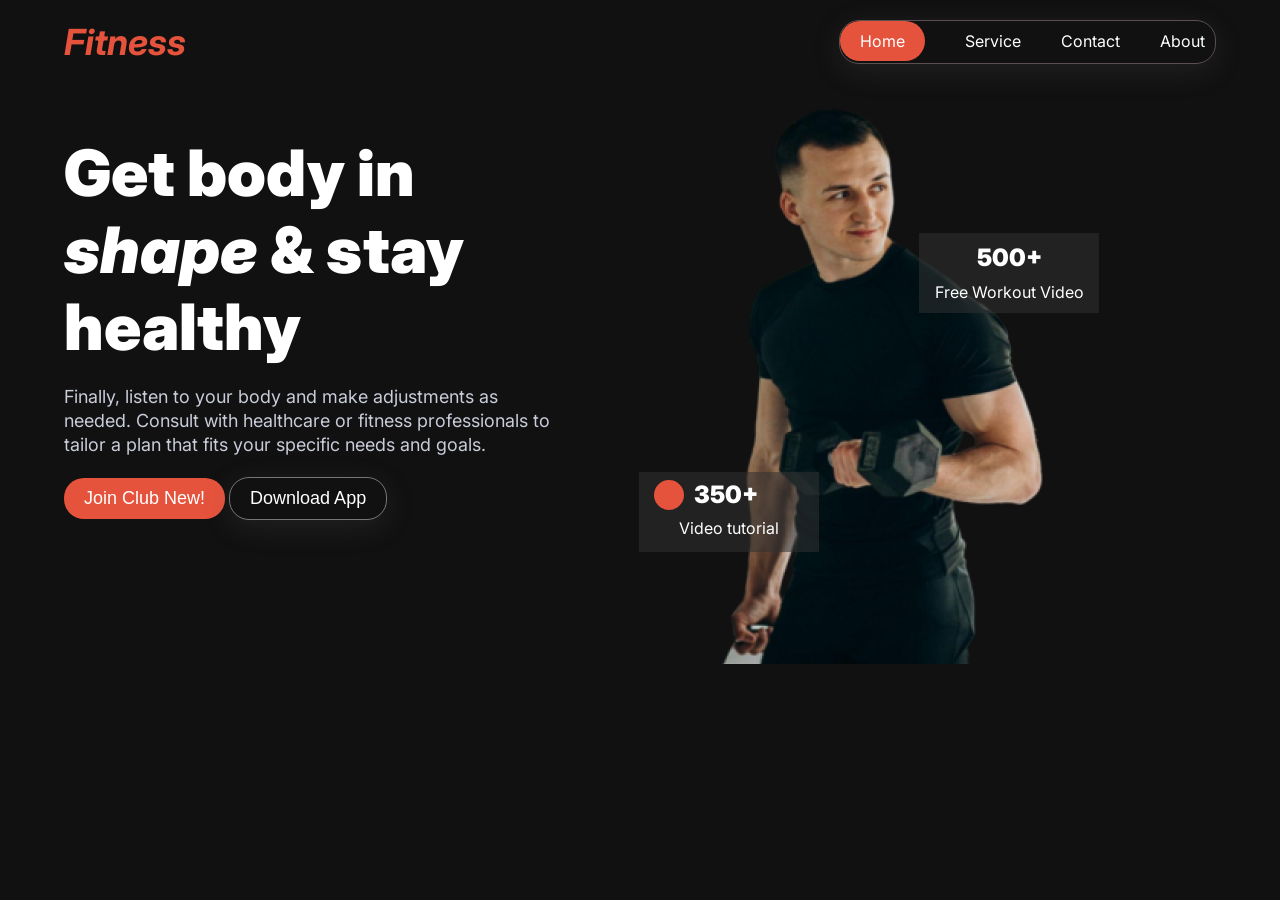
==== index.html @ b1c90efd "header-section complete" ====
<!DOCTYPE html>
<html lang="en">

<head>
  <meta charset="UTF-8">
  <meta name="viewport" content="width=device-width, initial-scale=1.0">
  <title>Fitness</title>
  <link rel="stylesheet" href="style.css">
  <!-- icon link -->
  <link rel="stylesheet" href="https://cdn.jsdelivr.net/npm/boxicons@latest/css/boxicons.min.css">
</head>

<body>
  <header class="header-section">
    <!-- navbar start  -->
    <nav class="navbar-main">
      <!-- logo -->
      <h2><i>Fitness</i></h2>

      <ul class="nav-link">
        <li><a href="" id="nav-color">Home</a></li>
        <li><a href="">Service</a></li>
        <li><a href="">Contact</a></li>
        <li><a href="">About</a></li>

      </ul>
      <div class="menu">
        <i class='bx bx-menu'></i>
      </div>
    </nav>
    <!-- navbar end -->

    <!-- bennar div start -->
    <div class="benner">
      <div class="bennar-content">
        <h1>Get body in <em class="italic">shape</em> & stay healthy</h1>
        <p>Finally, listen to your body and make adjustments as needed. Consult with healthcare or fitness professionals
          to tailor
          a plan that fits your specific needs and goals.</p>
        <div class="bannar-btn">
          <button class="btn">Join Club New!</button>
          <button class="btn-1">Download App</button>
        </div>
      </div>

<!-- bannar-img -->

     <div class="bannar-img">
      <img src="images/Images 2.png" alt="">
      <div class="video-tutorial">
  <div class="display">
    <p></p>
  <h2>350+</h2></div>
<p>Video tutorial</p>
      </div>

      <div class="workout-video">
        <h2>500+</h2>
      <p>Free Workout Video</p>
    </div>
    </div>

    </div>
    <!-- bannar div end -->

  </header>
</body>

</html>
---- style.css ----
@import url('https://fonts.googleapis.com/css2?family=Inter:wght@100..900&display=swap');
* {
  margin: 0;
  padding: 0;
  box-sizing: border-box;
}
:root {
  --btn-color: #e6533c;
  --text-color: #ffffff;
  --paragraph-color: #c9ccd9;
}
body {
  font-family: 'Inter', sans-serif;
  background:#111111;
}

/* navbar start  */
.header-section{
 background-color:  linear-gradient(180deg, #111111 0%, rgba(119, 119, 119, 0) 100%);
   max-width: 1440px;
}
.navbar-main {
 width: 90%;
  display: flex;
  justify-content: space-between;
  text-align: center;
  margin:20px auto;
text-align: center;
}
.navbar-main h2{
  color: var(--btn-color);
  font-size: 36px;
}
ul {
  display: flex;
  list-style: none;
  gap: 40px;
  border: 1px solid rgb(92, 79, 79);
  text-align: center;
  padding: 10px 10px 10px 0;
  border-radius: 20px;
  box-shadow: rgba(100, 100, 111, 0.2) 0px 7px 29px 0px;
  text-align: center;
}
ul li a {
  text-decoration: none;
  list-style: none;
  color: var(--text-color);
  
}
.nav-link li a:hover {
 color: skyblue;

}

#nav-color{
  background-color: var(--btn-color);
  padding: 10px 20px;
  border-radius: 20px;
}
.menu{
  display: none;
}
 .bx-menu {
  color: var(--text-color);
  font-size: 30px;
}
/* navbar end */


/* bennar div start */

.benner{
  max-width: 90%;
  display: flex;
  justify-content: space-between;
  margin: 0 auto;
}
.bennar-content{
 width: 500px;
}
.bennar-content h1{
font-size: 4rem;
font-weight: 900;
color: var(--text-color);
margin-top: 50px;
}
.italic{
  font-size: italic;
  font-size: 4rem;
  font-weight: 900;
}
.bennar-content p{
font-size: 18px;
font-weight: 400;
line-height: 24px;
color:var(--paragraph-color);
padding-top: 20px;
}
.btn{
  font-size: 18px;
font-weight: 400;
  background-color: var(--btn-color);
  padding: 10px 20px;
  color: var(--text-color);
  border: none;
  border-radius: 20px;
}
.btn-1{
font-size: 18px;
font-weight: 400;
  padding: 10px 20px;
  color: var(--text-color);
  border: 1px solid  #777777;
  border-radius: 20px;
  background-color: #111111;
 box-shadow: rgba(100, 100, 111, 0.2) 0px 7px 29px 0px;
}
.bannar-btn{
  gap: 10px;
  margin-top:20px;
}

/* bannar-img */

.bannar-img{
  height: 550px;
  position: relative;
  margin: 0 auto;
}
.video-tutorial{
  position: absolute;
background-color: rgba(48, 48, 48, 0.54);
  bottom: 15%;
 left: -22%;
  width: 180px;
  height: 80px;
  
}
.display{
  display: flex;
  padding: 8px 15px;
 align-items: center;
}
.display p{
width: 30px;
height: 30px;
background-color: #e6533c;
border-radius: 40px;
}
.display h2{
  color: var(--text-color);
  padding: 0 10px;
  font-size: 24px;
  font-weight: 900;
}
.video-tutorial p{
  font-size: 16px;
  color: var(--text-color);
  text-align: center;
  font-weight: 400;
}
.workout-video{
   position: absolute;
background-color: rgba(48, 48, 48, 0.54);
  top: 27%;
 right: -10%;
  width: 180px;
  height: 80px;
}
.workout-video h2{
  color: var(--text-color);
  padding: 0 10px;
  font-size: 24px;
  font-weight: 900;
  text-align: center;
  padding: 10px;
}
.workout-video p{
  font-size: 16px;
  color: var(--text-color);
  text-align: center;
  font-weight: 400;
}

/* bannar div end */


/* resposive design Tablet */
@media screen and (max-width:900px){
  /* header-section start */
  .benner{
    flex-direction: column;
  }
  .bannar-img{
    margin-top: 40px;
  }
  .workout-video{
  top: 16%;
 right: -15%;
}
.video-tutorial{
background-color: rgba(48, 48, 48, 0.54);
  bottom: 15%;
 left:-3%;
}
}
/* resposive design mobile */
@media screen and (max-width:576px){
.nav-link{
  display: none;
}
.menu{
  display: block;
}
.bennar-content{
 width: 400px;
}
}
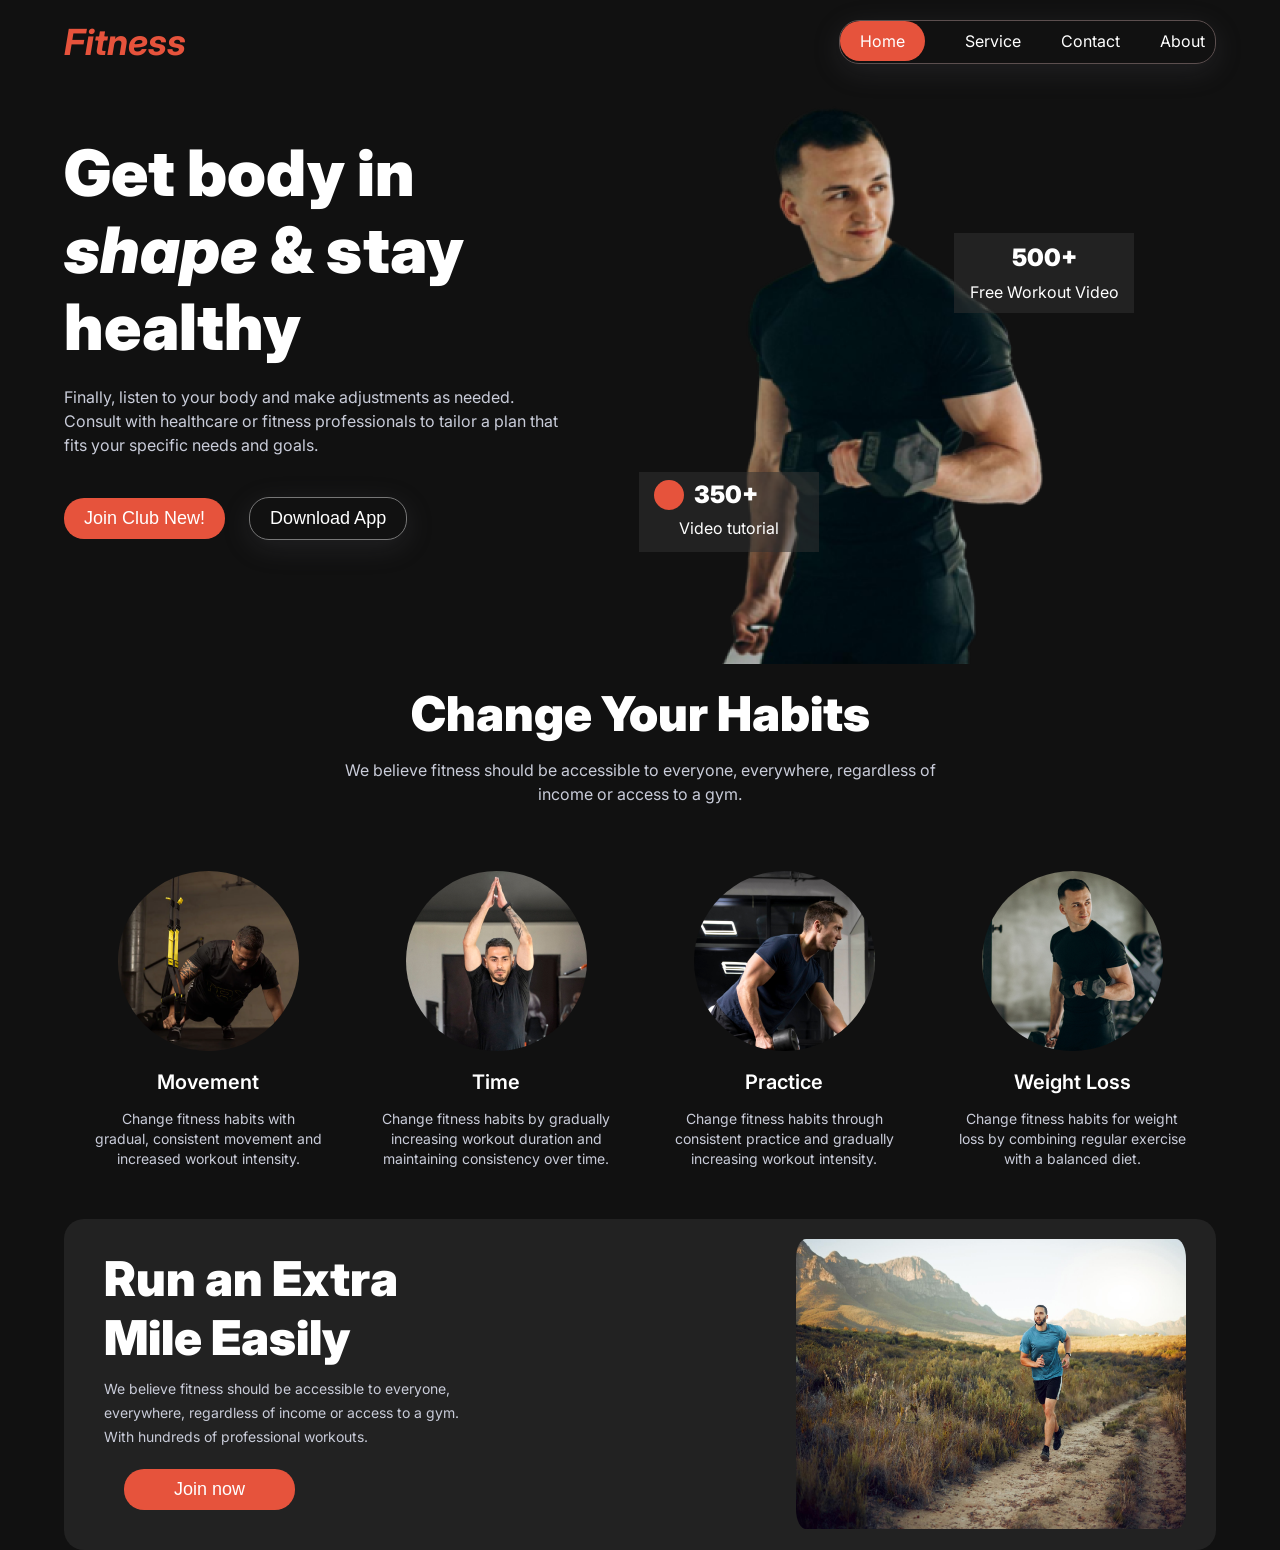
==== commit a786fd25: "run-section add" ====
--- a/index.html
+++ b/index.html
@@ -64,6 +64,58 @@
     <!-- bannar div end -->
 
   </header>
+
+
+  <main>
+    <!-- Change Your Habits section start -->
+     <section class="change-habites-section">
+      <div class="change-habites-content">
+        <h2>Change Your Habits</h2>
+        <p>We believe fitness should be accessible to everyone, everywhere, regardless of income or access to a gym.</p>
+      </div>
+<!-- habits section img part start -->
+<div class="habits-img-section">
+  <div class="habits-img">
+    <img src="images/image 3.png" alt="">
+    <h3>Movement</h3>
+    <p>Change fitness habits with gradual, consistent movement and increased workout intensity.</p>
+  </div>
+
+  <div class="habits-img">
+    <img src="images/image 2.png" alt="">
+    <h3>Time</h3>
+    <p>Change fitness habits by gradually increasing workout duration and maintaining consistency over time.</p>
+  </div>
+  <div class="habits-img">
+    <img src="images/image 4.png" alt="">
+    <h3>Practice</h3>
+    <p>Change fitness habits through consistent practice and gradually increasing workout intensity.</p>
+  </div>
+  <div class="habits-img">
+    <img src="images/image 5.png" alt="">
+    <h3>Weight Loss</h3>
+    <p>Change fitness habits for weight loss by combining regular exercise with a balanced diet.</p>
+  </div>
+</div>
+<!-- habits section img part end -->
+     </section>
+    <!-- Change Your Habits section ends -->
+
+
+<!-- Run an Extra Mile Easily section start-->
+<section class="run-section">
+  <div class="run-content">
+    <h2>Run an Extra Mile Easily</h2>
+    <p>We believe fitness should be accessible to everyone, everywhere, regardless of income or access to a gym. With hundreds
+    of professional workouts.</p>
+    <button class="btn-2">Join now</button>
+  </div>
+
+  <img src="images/run.jpg" class="run-img" alt="">
+
+</section>
+<!-- Run an Extra Mile Easily section ends-->
+  </main>
 </body>
 
 </html>
--- a/style.css
+++ b/style.css
@@ -11,23 +11,27 @@
 }
 body {
   font-family: 'Inter', sans-serif;
-  background:#111111;
+  background: #111111;
 }
 
 /* navbar start  */
-.header-section{
- background-color:  linear-gradient(180deg, #111111 0%, rgba(119, 119, 119, 0) 100%);
-   max-width: 1440px;
+.header-section {
+  background-color: linear-gradient(
+    180deg,
+    #111111 0%,
+    rgba(119, 119, 119, 0) 100%
+  );
+  max-width: 1440px;
 }
 .navbar-main {
- width: 90%;
+  width: 90%;
   display: flex;
   justify-content: space-between;
   text-align: center;
-  margin:20px auto;
-text-align: center;
-}
-.navbar-main h2{
+  margin: 20px auto;
+  text-align: center;
+}
+.navbar-main h2 {
   color: var(--btn-color);
   font-size: 36px;
 }
@@ -46,129 +50,135 @@
   text-decoration: none;
   list-style: none;
   color: var(--text-color);
-  
 }
 .nav-link li a:hover {
- color: skyblue;
-
-}
-
-#nav-color{
+  color: skyblue;
+}
+
+#nav-color {
   background-color: var(--btn-color);
   padding: 10px 20px;
   border-radius: 20px;
 }
-.menu{
+.menu {
   display: none;
 }
- .bx-menu {
+.bx-menu {
   color: var(--text-color);
   font-size: 30px;
 }
 /* navbar end */
 
-
 /* bennar div start */
 
-.benner{
+.benner {
   max-width: 90%;
   display: flex;
   justify-content: space-between;
   margin: 0 auto;
 }
-.bennar-content{
- width: 500px;
-}
-.bennar-content h1{
-font-size: 4rem;
-font-weight: 900;
-color: var(--text-color);
-margin-top: 50px;
-}
-.italic{
+.bennar-content {
+  width: 500px;
+}
+.bennar-content h1 {
+  font-size: 4rem;
+  font-weight: 900;
+  color: var(--text-color);
+  margin-top: 50px;
+}
+.italic {
   font-size: italic;
   font-size: 4rem;
   font-weight: 900;
 }
-.bennar-content p{
-font-size: 18px;
-font-weight: 400;
-line-height: 24px;
-color:var(--paragraph-color);
-padding-top: 20px;
-}
-.btn{
+.bennar-content p {
+  font-size: 16px;
+  font-weight: 400;
+  line-height: 24px;
+  color: var(--paragraph-color);
+  padding-top: 20px;
+}
+.btn {
   font-size: 18px;
-font-weight: 400;
+  font-weight: 400;
   background-color: var(--btn-color);
   padding: 10px 20px;
   color: var(--text-color);
   border: none;
   border-radius: 20px;
-}
-.btn-1{
-font-size: 18px;
-font-weight: 400;
+  transition: background-color 0.5s ease;
+}
+.btn-1 {
+  font-size: 18px;
+  font-weight: 400;
   padding: 10px 20px;
   color: var(--text-color);
-  border: 1px solid  #777777;
+  border: 1px solid #777777;
+  margin-left: 20px;
   border-radius: 20px;
   background-color: #111111;
- box-shadow: rgba(100, 100, 111, 0.2) 0px 7px 29px 0px;
-}
-.bannar-btn{
-  gap: 10px;
-  margin-top:20px;
+  transition: background-color 0.5s ease;
+  box-shadow: rgba(100, 100, 111, 0.2) 0px 7px 29px 0px;
+}
+.btn:hover {
+  cursor: pointer;
+  background-color: #4535c1;
+}
+.btn-1:hover {
+  cursor: pointer;
+  background-color: #4535c1;
+}
+.bannar-btn {
+  margin-top: 40px;
 }
 
 /* bannar-img */
 
-.bannar-img{
+.bannar-img {
   height: 550px;
   position: relative;
   margin: 0 auto;
 }
-.video-tutorial{
+.video-tutorial {
   position: absolute;
-background-color: rgba(48, 48, 48, 0.54);
+  background-color: rgba(48, 48, 48, 0.54);
   bottom: 15%;
- left: -22%;
+  left: -22%;
   width: 180px;
   height: 80px;
-  
-}
-.display{
+}
+.display {
   display: flex;
   padding: 8px 15px;
- align-items: center;
-}
-.display p{
-width: 30px;
-height: 30px;
-background-color: #e6533c;
-border-radius: 40px;
-}
-.display h2{
+  align-items: center;
+}
+.display p {
+  width: 30px;
+  height: 30px;
+  background-color: #e6533c;
+  border-radius: 40px;
+}
+.display h2 {
   color: var(--text-color);
   padding: 0 10px;
   font-size: 24px;
   font-weight: 900;
 }
-.video-tutorial p{
+.video-tutorial p {
   font-size: 16px;
   color: var(--text-color);
   text-align: center;
   font-weight: 400;
 }
-.workout-video{
-   position: absolute;
-background-color: rgba(48, 48, 48, 0.54);
+.workout-video {
+  position: absolute;
+  background-color: rgba(48, 48, 48, 0.54);
   top: 27%;
- right: -10%;
+  right: -20%;
   width: 180px;
   height: 80px;
 }
-.workout-video h2{
+.workout-video h2 {
   color: var(--text-color);
   padding: 0 10px;
   font-size: 24px;
@@ -176,7 +186,7 @@
   text-align: center;
   padding: 10px;
 }
-.workout-video p{
+.workout-video p {
   font-size: 16px;
   color: var(--text-color);
   text-align: center;
@@ -185,35 +195,188 @@
 
 /* bannar div end */
 
+/* Change Your Habits section start */
+.change-habites-section {
+  max-width: 90%;
+  margin: 0 auto;
+}
+
+.change-habites-content {
+  width: 670px;
+  margin: 0 auto;
+}
+.change-habites-content h2 {
+  font-size: 3rem;
+  font-weight: 900;
+  color: var(--text-color);
+  text-align: center;
+  margin-top: 50px;
+}
+.change-habites-content p {
+  font-size: 16px;
+  font-weight: 400;
+  color: var(--paragraph-color);
+  text-align: center;
+  line-height: 24px;
+  padding: 15px;
+}
+
+/* <!-- habits section img part start --> */
+.habits-img-section {
+  display: grid;
+  grid-template-columns: repeat(4, 1fr);
+  align-items: center;
+  margin: 30px auto;
+}
+.habits-img {
+  width: 230px;
+  margin: 20px auto;
+  text-align: center;
+}
+.habits-img img {
+  border-radius: 50%;
+}
+.habits-img h3 {
+  font-size: 20px;
+  font-weight: 600;
+  color: var(--text-color);
+  padding: 15px;
+}
+.habits-img p {
+  font-size: 14px;
+  font-weight: 400;
+  color: var(--paragraph-color);
+  line-height: 20px;
+}
+
+/* <!-- habits section img part end --> */
+
+/* Change Your Habits section ends */
+
+/* Run an Extra Mile Easily section start */
+.run-section {
+  width: 90%;
+  display: flex;
+  justify-content: space-between;
+  margin: 0 auto;
+  background-color: #222222;
+  border-radius: 20px;
+}
+.run-content {
+  width: 450px;
+  padding: 20px 40px;
+}
+.run-content h2 {
+  font-size: 3rem;
+  font-weight: 900;
+  color: var(--text-color);
+  text-align: start;
+  padding: 10px 0;
+}
+.run-content p {
+  font-size: 14px;
+  font-weight: 400;
+  color: var(--paragraph-color);
+  text-align: start;
+  line-height: 24px;
+}
+
+.run-img {
+  width: 450px;
+  height: 330px;
+  padding: 20px 30px;
+  border-radius: 40px;
+  text-align: center;
+}
+.btn-2 {
+  font-size: 18px;
+  font-weight: 400;
+  background-color: var(--btn-color);
+  padding: 10px 50px;
+  color: var(--text-color);
+  border: none;
+  margin: 20px;
+  border-radius: 20px;
+  transition: background-color 0.5s ease;
+}
+.btn-2:hover {
+  cursor: pointer;
+  background-color: #4535c1;
+}
+/* Run an Extra Mile Easily section ends */
 
 /* resposive design Tablet */
-@media screen and (max-width:900px){
+@media screen and (max-width: 900px) {
   /* header-section start */
-  .benner{
+  .benner {
     flex-direction: column;
   }
-  .bannar-img{
+  .bannar-img {
     margin-top: 40px;
   }
-  .workout-video{
-  top: 16%;
- right: -15%;
-}
-.video-tutorial{
-background-color: rgba(48, 48, 48, 0.54);
-  bottom: 15%;
- left:-3%;
-}
-}
+  .workout-video {
+    top: 16%;
+    right: -15%;
+  }
+  .video-tutorial {
+    background-color: rgba(48, 48, 48, 0.54);
+    bottom: 15%;
+    left: -3%;
+  }
+  /* header-section ends */
+
+  /* habits section img part start */
+  .habits-img-section {
+    grid-template-columns: repeat(2, 1fr);
+  }
+  /* habits section img part end */
+
+  .run-img {
+    width: 300px;
+    height: 370px;
+  }
+}
+
 /* resposive design mobile */
-@media screen and (max-width:576px){
-.nav-link{
-  display: none;
-}
-.menu{
-  display: block;
-}
-.bennar-content{
- width: 400px;
-}
-}+@media screen and (max-width: 576px) {
+  .nav-link {
+    display: none;
+  }
+  .menu {
+    display: block;
+  }
+  .workout-video {
+    top: 16%;
+    right: -5%;
+  }
+  .bennar-content {
+    width: 400px;
+  }
+  /* header-section ends */
+
+  /* habits section img part start */
+  .change-habites-content {
+    width: 400px;
+    margin: 0 auto;
+  }
+  .habits-img-section {
+    grid-template-columns: repeat(1, 1fr);
+  }
+  /* habits section img part end */
+  .run-section {
+    flex-direction: column;
+    margin: 0 auto;
+  }
+  .run-content {
+  width: 450px;
+  padding: 10px;
+}
+.run-img {
+    width: 450px;
+    height: 380px;
+    padding: 20px;
+    margin: 0 auto;
+  }
+}
+  
+
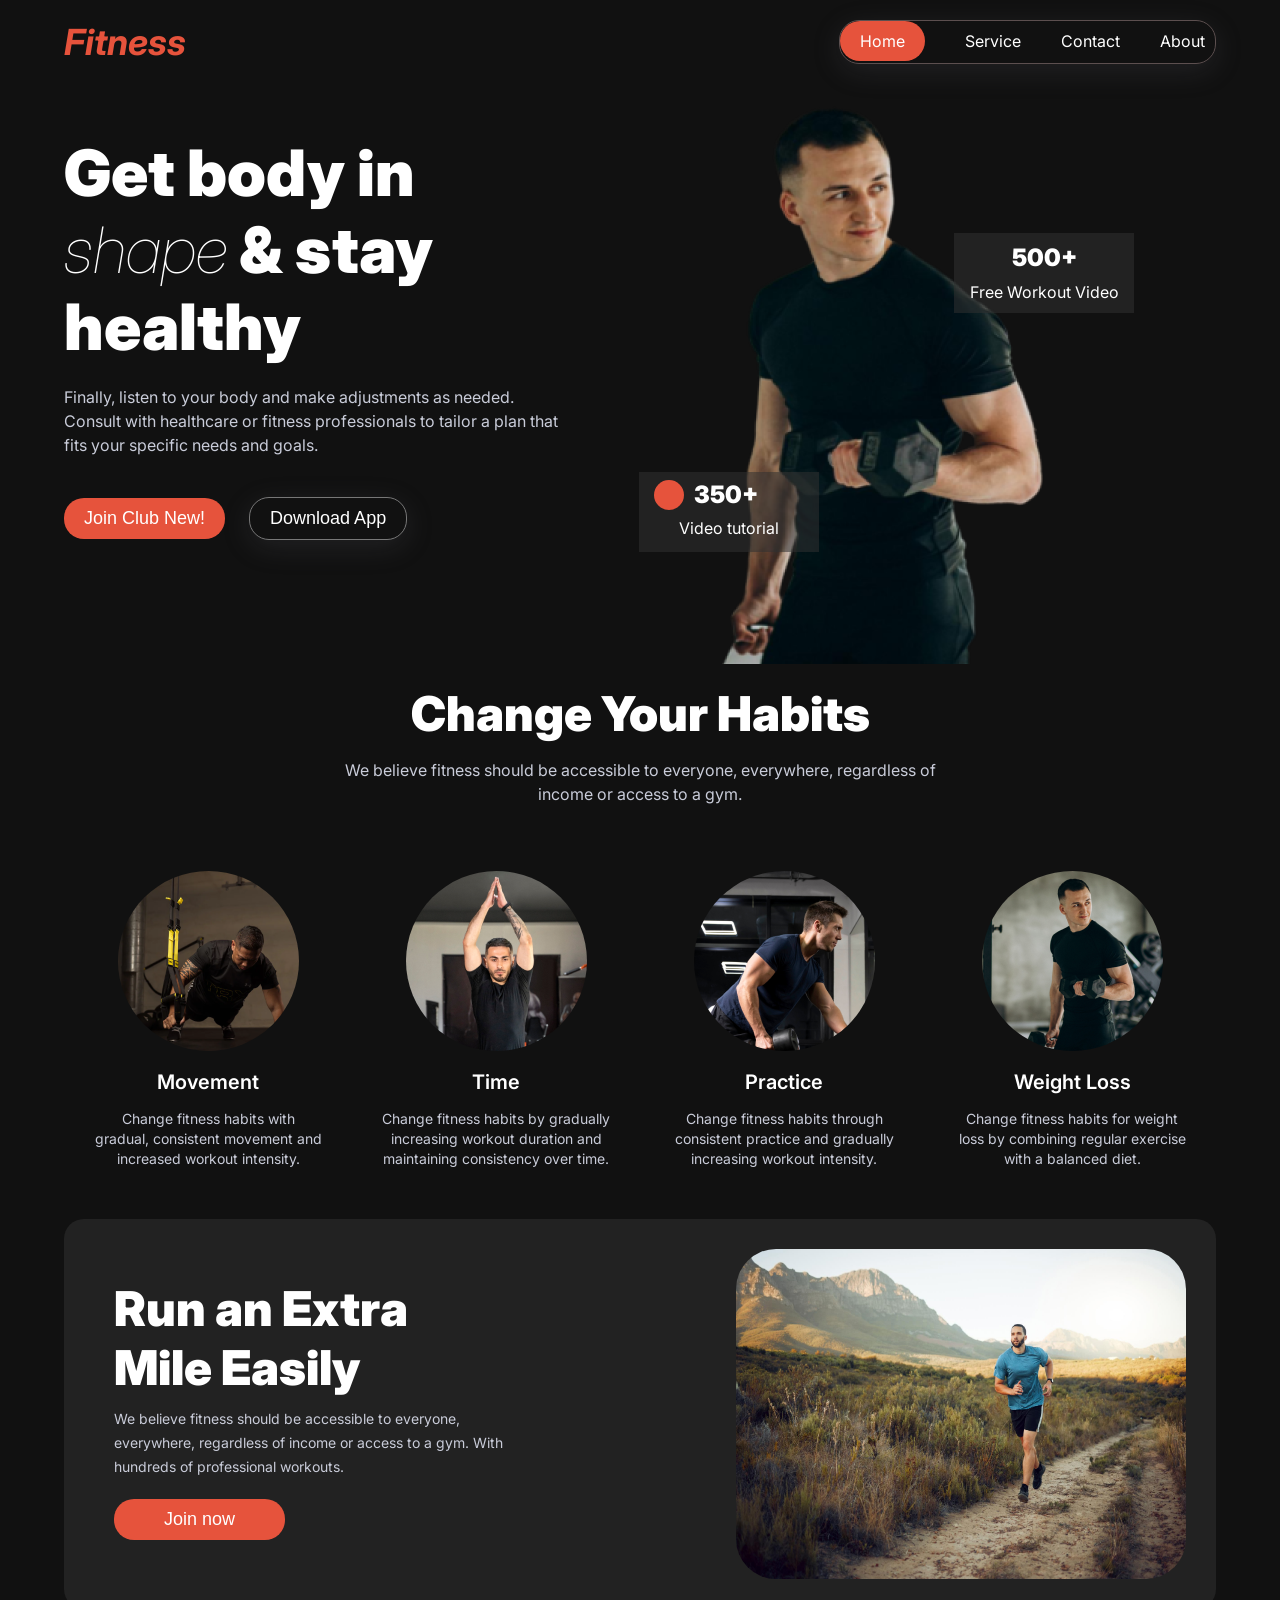
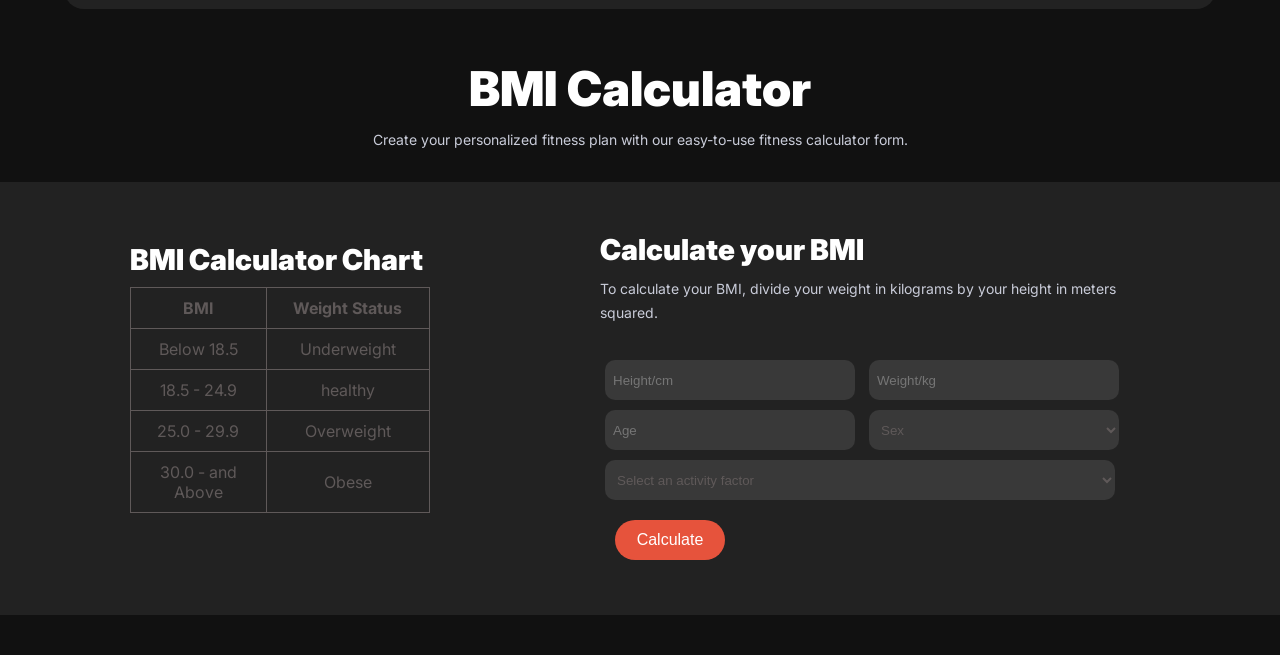
==== commit 29542079: "calculator section add" ====
--- a/index.html
+++ b/index.html
@@ -33,7 +33,7 @@
     <!-- bennar div start -->
     <div class="benner">
       <div class="bennar-content">
-        <h1>Get body in <em class="italic">shape</em> & stay healthy</h1>
+        <h1>Get body in <span class="italic">shape</span> & stay healthy</h1>
         <p>Finally, listen to your body and make adjustments as needed. Consult with healthcare or fitness professionals
           to tailor
           a plan that fits your specific needs and goals.</p>
@@ -66,7 +66,7 @@
   </header>
 
 
-  <main>
+  <main class="main-section">
     <!-- Change Your Habits section start -->
      <section class="change-habites-section">
       <div class="change-habites-content">
@@ -114,7 +114,72 @@
   <img src="images/run.jpg" class="run-img" alt="">
 
 </section>
+
 <!-- Run an Extra Mile Easily section ends-->
+
+
+
+<!-- calculator-section start -->
+<section class="calculator-section">
+<h2>BMI Calculator</h2>
+<p>Create your personalized fitness plan with our easy-to-use fitness calculator form.</p>
+<div class="calculate-bmi">
+  <div class="calculator">
+    <table>
+      <caption>BMI Calculator Chart</caption>
+      <tr>
+        <th>BMI</th>
+        <th>Weight Status</th>
+      </tr>
+  
+      <tr>
+        <td>Below 18.5</td>
+        <td>Underweight</td>
+      </tr>
+  
+      <tr>
+        <td>18.5 - 24.9</td>
+        <td>healthy</td>
+      </tr>
+  
+      <tr>
+        <td>25.0 - 29.9</td>
+        <td>Overweight</td>
+  
+      </tr>
+      <tr>
+        <td>30.0 - and Above</td>
+        <td>Obese</td>
+      </tr>
+  
+    </table>
+  </div>
+  <div class="calculator-form">
+    <h2>Calculate your BMI</h2>
+    <p>To calculate your BMI, divide your weight in kilograms by your height in meters squared.</p>
+  
+    <input type="height" name="height" placeholder="Height/cm">
+    <input type="number" placeholder="Weight/kg">
+    <br>
+    <input type="number" placeholder="Age">
+    <select name="sex">
+      <option value="Sex">Sex</option>
+      <option value="Male">Male</option>
+      <option value="saab">Female</option>
+      <option value="Other">Other</option>
+  
+    </select>
+    <br>
+    <select name="text" id="activity-factor">
+      <option value="text"  >Select an activity factor</option>
+    </select>
+    <br>
+    <input type="submit" value="Calculate" id="submit">
+  </div>
+</div>
+
+</section>
+<!-- calculator-section ends -->
   </main>
 </body>
 
--- a/style.css
+++ b/style.css
@@ -87,9 +87,9 @@
   margin-top: 50px;
 }
 .italic {
-  font-size: italic;
+  font-style: italic;
   font-size: 4rem;
-  font-weight: 900;
+  font-weight: 100;
 }
 .bennar-content p {
   font-size: 16px;
@@ -196,6 +196,10 @@
 /* bannar div end */
 
 /* Change Your Habits section start */
+.main-section {
+  max-width: 1440px;
+}
+
 .change-habites-section {
   max-width: 90%;
   margin: 0 auto;
@@ -261,10 +265,11 @@
   margin: 0 auto;
   background-color: #222222;
   border-radius: 20px;
+  padding: 30px;
 }
 .run-content {
-  width: 450px;
-  padding: 20px 40px;
+  width: 440px;
+  padding: 20px;
 }
 .run-content h2 {
   font-size: 3rem;
@@ -284,7 +289,6 @@
 .run-img {
   width: 450px;
   height: 330px;
-  padding: 20px 30px;
   border-radius: 40px;
   text-align: center;
 }
@@ -295,7 +299,7 @@
   padding: 10px 50px;
   color: var(--text-color);
   border: none;
-  margin: 20px;
+  margin-top: 20px;
   border-radius: 20px;
   transition: background-color 0.5s ease;
 }
@@ -304,6 +308,121 @@
   background-color: #4535c1;
 }
 /* Run an Extra Mile Easily section ends */
+
+/* calculator-section :start */
+.calculator-section {
+  margin: 40px auto;
+}
+.calculator-section h2 {
+  font-size: 3rem;
+  font-weight: 900;
+  color: var(--text-color);
+  text-align: center;
+  padding: 10px 0;
+}
+.calculator-section p {
+  font-size: 14px;
+  font-weight: 400;
+  color: var(--paragraph-color);
+  text-align: center;
+  line-height: 24px;
+  margin-bottom: 30px;
+}
+.calculate-bmi {
+  background-color: #222222;
+  display: flex;
+  justify-content: space-between;
+  align-items: start;
+  padding: 30px 80px;
+}
+.calculator-section caption {
+  font-size: 1.8rem;
+  font-weight: 900;
+  color: var(--text-color);
+  text-align: start;
+  padding: 10px 0;
+}
+.calculator {
+  width: 300px;
+  margin: 20px 50px;
+}
+table {
+  background-color: #222222;
+  border-collapse: collapse;
+  text-align: center;
+}
+
+th,
+td {
+  color: #5f5959;
+  font-size: 16px;
+  border: 1px solid #5f5959;
+  padding: 10px;
+  text-align: center;
+  width: 230px;
+}
+.calculator-form {
+  width: 550px;
+  margin: 10px 50px;
+  align-items: center;
+}
+.calculator-form h2 {
+  font-size: 1.8rem;
+  font-weight: 900;
+  color: var(--text-color);
+  text-align: start;
+  padding: 10px 0;
+}
+.calculator-form p {
+  font-size: 14px;
+  font-weight: 400;
+  color: var(--paragraph-color);
+  text-align: start;
+  line-height: 24px;
+}
+input {
+  width: 250px;
+  height: 40px;
+  margin: 5px;
+  color: #5f5959;
+  background-color: #ffffff1a;
+  padding: 8px;
+  border-radius: 10px;
+  border: none;
+}
+select {
+  width: 250px;
+  height: 40px;
+  margin: 5px;
+  color: #5f5959;
+  padding: 8px;
+  background-color: #ffffff1a;
+  border-radius: 10px;
+  border: none;
+}
+
+#activity-factor {
+  width: 510px;
+  height: 40px;
+  margin: 5px;
+  padding: 8px;
+  background-color: #ffffff1a;
+  box-sizing: 10px;
+}
+#submit {
+  background-color: var(--btn-color);
+  color: var(--text-color);
+  width: 110px;
+  font-size: 16px;
+  border-radius: 20px;
+  margin: 15px;
+  transition: background-color 0.5s ease;
+}
+#submit:hover {
+  cursor: pointer;
+  background-color: #4535c1;
+}
+/* calculator-section ends */
 
 /* resposive design Tablet */
 @media screen and (max-width: 900px) {
@@ -330,10 +449,35 @@
     grid-template-columns: repeat(2, 1fr);
   }
   /* habits section img part end */
-
+  .run-content {
+    width: 400px;
+    padding: 10px;
+  }
   .run-img {
     width: 300px;
-    height: 370px;
+    height: 340px;
+  }
+/* calculator-section start */
+.calculator-section h2{
+  text-align: start;
+  padding-left: 10px;
+}
+.calculator-section p{
+  text-align: start;
+  padding: 10px;
+}
+  .calculate-bmi {
+    flex-direction: column;
+  }
+  .calculator {
+    margin:10;
+    align-items: start;
+  }
+  .calculator-form {
+    margin:10;
+  }
+  .calculate-bm{
+    margin:10;
   }
 }
 
@@ -368,15 +512,41 @@
     margin: 0 auto;
   }
   .run-content {
-  width: 450px;
-  padding: 10px;
-}
-.run-img {
-    width: 450px;
-    height: 380px;
-    padding: 20px;
-    margin: 0 auto;
-  }
-}
-  
-
+    width: 320px;
+  }
+  .run-img {
+    width: 320px;
+    height: 200px;
+    margin: 20px auto 0;
+  }
+  .btn-2 {
+    padding: 10px 80px;
+  }
+
+  /* calculator-section start */
+
+  input {
+    width: 150px;
+  }
+  select {
+    width: 150px;
+  }
+
+  #activity-factor {
+    width: 320px;
+  }
+   .calculator-form {
+    margin: 10px;
+  }
+.calculator-form {
+  width: 350px;
+  margin: 10px ;
+}
+.calculator{
+  padding: 15px;
+}
+.calculate-bmi{
+  padding: 15px;
+}
+  /* calculator-section ends */
+}
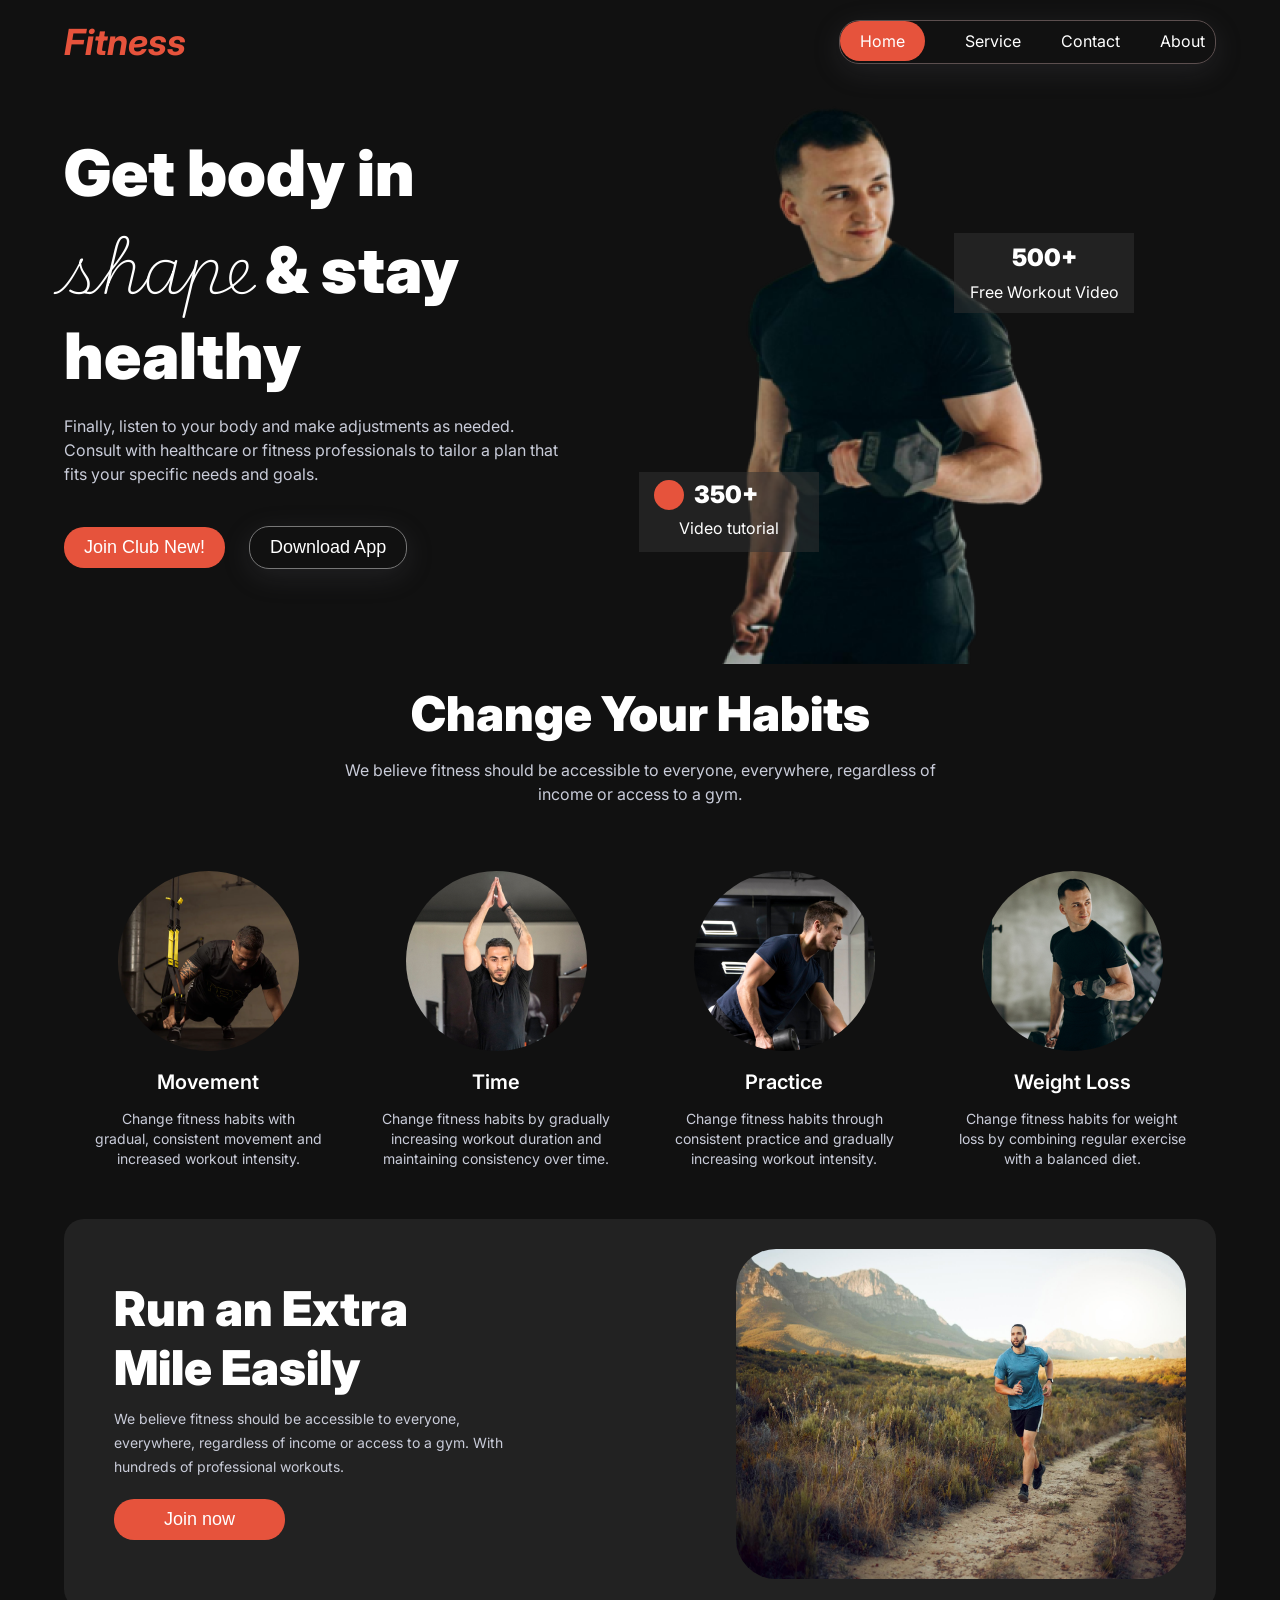
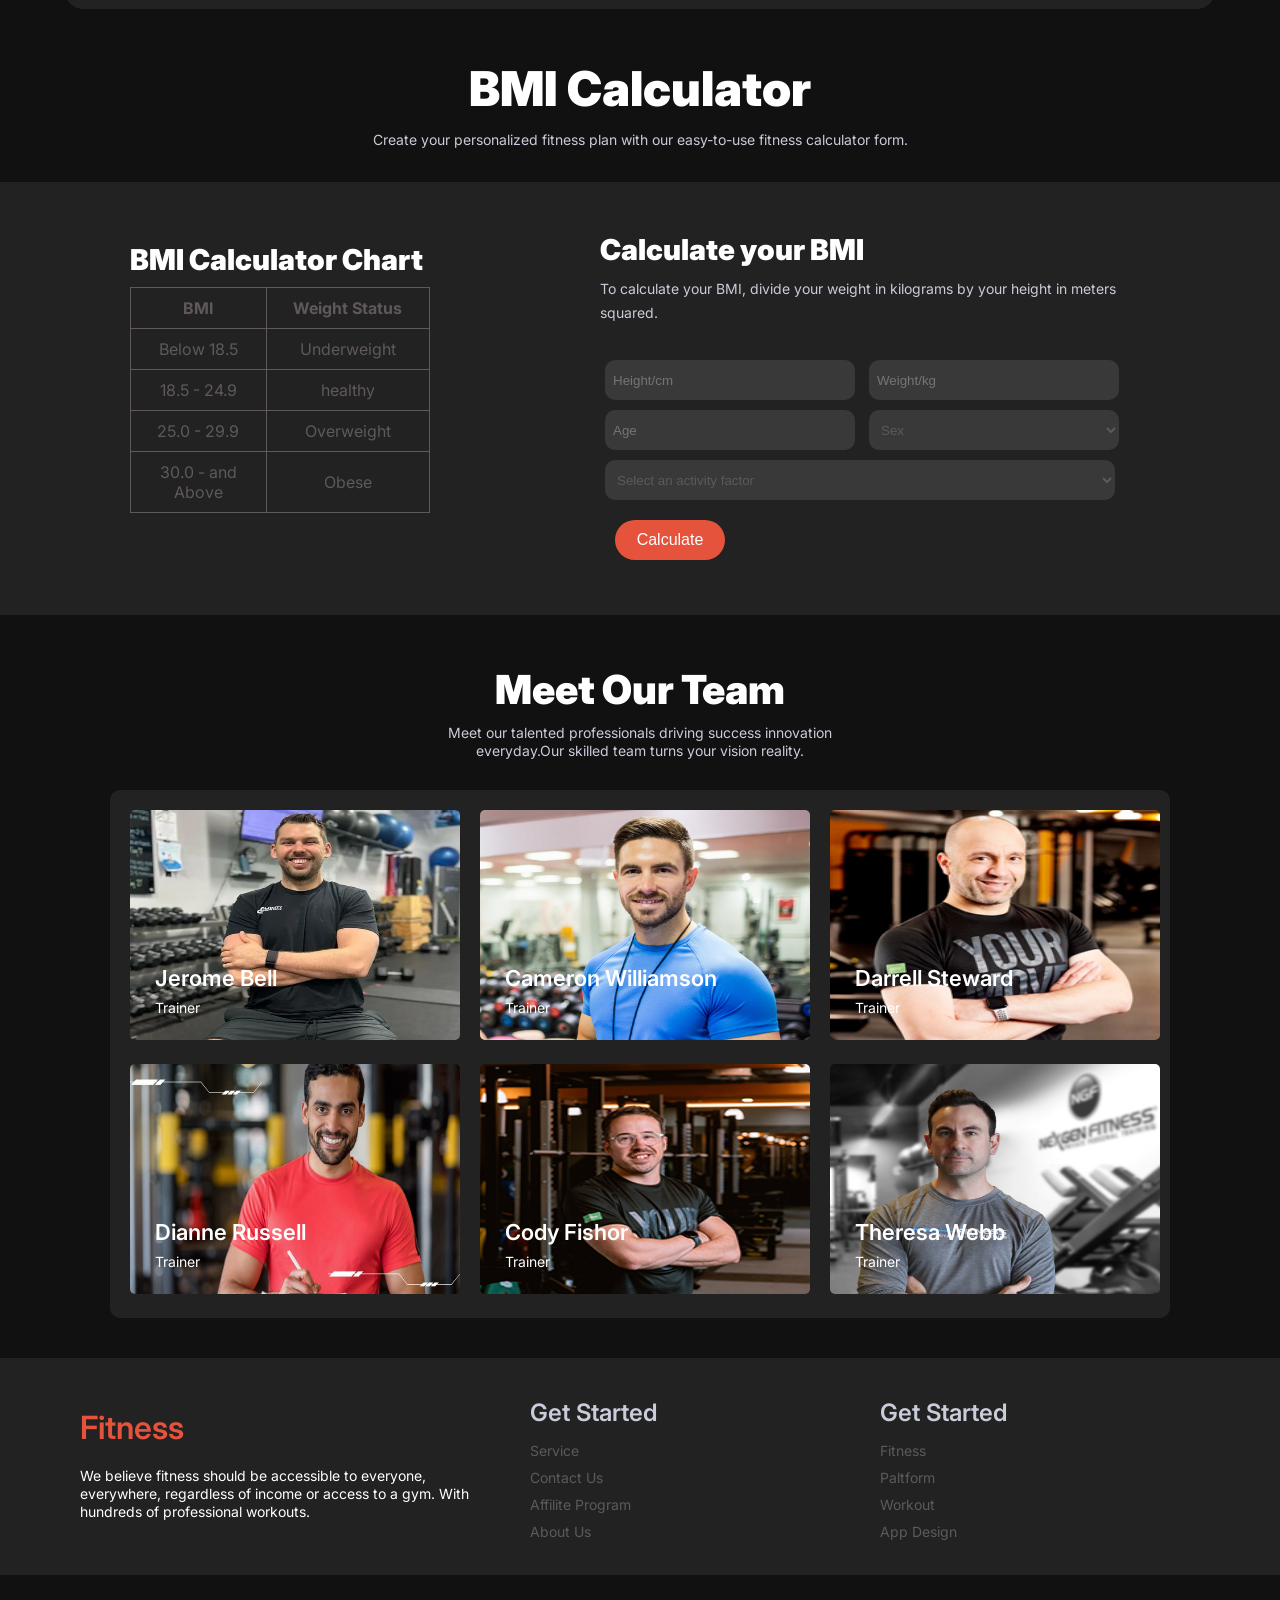
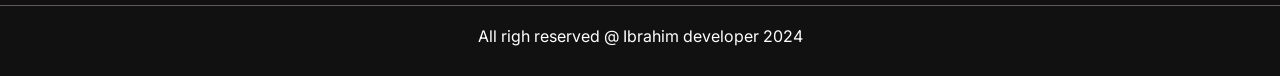
==== commit b6c56e0b: "footer section responsive due" ====
--- a/index.html
+++ b/index.html
@@ -8,6 +8,13 @@
   <link rel="stylesheet" href="style.css">
   <!-- icon link -->
   <link rel="stylesheet" href="https://cdn.jsdelivr.net/npm/boxicons@latest/css/boxicons.min.css">
+
+  <link rel="preconnect" href="https://fonts.googleapis.com">
+  <link rel="preconnect" href="https://fonts.gstatic.com" crossorigin>
+  <link
+    href="https://fonts.googleapis.com/css2?family=Playwrite+AT:ital,wght@0,100..400;1,100..400&family=Playwrite+BE+WAL:wght@100..400&family=Playwrite+DK+Uloopet:wght@100..400&display=swap"
+    rel="stylesheet">
+
 </head>
 
 <body>
@@ -43,22 +50,23 @@
         </div>
       </div>
 
-<!-- bannar-img -->
-
-     <div class="bannar-img">
-      <img src="images/Images 2.png" alt="">
-      <div class="video-tutorial">
-  <div class="display">
-    <p></p>
-  <h2>350+</h2></div>
-<p>Video tutorial</p>
-      </div>
-
-      <div class="workout-video">
-        <h2>500+</h2>
-      <p>Free Workout Video</p>
-    </div>
-    </div>
+      <!-- bannar-img -->
+
+      <div class="bannar-img">
+        <img src="images/Images 2.png" alt="">
+        <div class="video-tutorial">
+          <div class="display">
+            <p></p>
+            <h2>350+</h2>
+          </div>
+          <p>Video tutorial</p>
+        </div>
+
+        <div class="workout-video">
+          <h2>500+</h2>
+          <p>Free Workout Video</p>
+        </div>
+      </div>
 
     </div>
     <!-- bannar div end -->
@@ -68,119 +76,195 @@
 
   <main class="main-section">
     <!-- Change Your Habits section start -->
-     <section class="change-habites-section">
+    <section class="change-habites-section">
       <div class="change-habites-content">
         <h2>Change Your Habits</h2>
         <p>We believe fitness should be accessible to everyone, everywhere, regardless of income or access to a gym.</p>
       </div>
-<!-- habits section img part start -->
-<div class="habits-img-section">
-  <div class="habits-img">
-    <img src="images/image 3.png" alt="">
-    <h3>Movement</h3>
-    <p>Change fitness habits with gradual, consistent movement and increased workout intensity.</p>
-  </div>
-
-  <div class="habits-img">
-    <img src="images/image 2.png" alt="">
-    <h3>Time</h3>
-    <p>Change fitness habits by gradually increasing workout duration and maintaining consistency over time.</p>
-  </div>
-  <div class="habits-img">
-    <img src="images/image 4.png" alt="">
-    <h3>Practice</h3>
-    <p>Change fitness habits through consistent practice and gradually increasing workout intensity.</p>
-  </div>
-  <div class="habits-img">
-    <img src="images/image 5.png" alt="">
-    <h3>Weight Loss</h3>
-    <p>Change fitness habits for weight loss by combining regular exercise with a balanced diet.</p>
-  </div>
-</div>
-<!-- habits section img part end -->
-     </section>
+      <!-- habits section img part start -->
+      <div class="habits-img-section">
+        <div class="habits-img">
+          <img src="images/image 3.png" alt="">
+          <h3>Movement</h3>
+          <p>Change fitness habits with gradual, consistent movement and increased workout intensity.</p>
+        </div>
+
+        <div class="habits-img">
+          <img src="images/image 2.png" alt="">
+          <h3>Time</h3>
+          <p>Change fitness habits by gradually increasing workout duration and maintaining consistency over time.</p>
+        </div>
+        <div class="habits-img">
+          <img src="images/image 4.png" alt="">
+          <h3>Practice</h3>
+          <p>Change fitness habits through consistent practice and gradually increasing workout intensity.</p>
+        </div>
+        <div class="habits-img">
+          <img src="images/image 5.png" alt="">
+          <h3>Weight Loss</h3>
+          <p>Change fitness habits for weight loss by combining regular exercise with a balanced diet.</p>
+        </div>
+      </div>
+      <!-- habits section img part end -->
+    </section>
     <!-- Change Your Habits section ends -->
 
 
-<!-- Run an Extra Mile Easily section start-->
-<section class="run-section">
-  <div class="run-content">
-    <h2>Run an Extra Mile Easily</h2>
-    <p>We believe fitness should be accessible to everyone, everywhere, regardless of income or access to a gym. With hundreds
-    of professional workouts.</p>
-    <button class="btn-2">Join now</button>
-  </div>
-
-  <img src="images/run.jpg" class="run-img" alt="">
-
-</section>
-
-<!-- Run an Extra Mile Easily section ends-->
-
-
-
-<!-- calculator-section start -->
-<section class="calculator-section">
-<h2>BMI Calculator</h2>
-<p>Create your personalized fitness plan with our easy-to-use fitness calculator form.</p>
-<div class="calculate-bmi">
-  <div class="calculator">
-    <table>
-      <caption>BMI Calculator Chart</caption>
-      <tr>
-        <th>BMI</th>
-        <th>Weight Status</th>
-      </tr>
-  
-      <tr>
-        <td>Below 18.5</td>
-        <td>Underweight</td>
-      </tr>
-  
-      <tr>
-        <td>18.5 - 24.9</td>
-        <td>healthy</td>
-      </tr>
-  
-      <tr>
-        <td>25.0 - 29.9</td>
-        <td>Overweight</td>
-  
-      </tr>
-      <tr>
-        <td>30.0 - and Above</td>
-        <td>Obese</td>
-      </tr>
-  
-    </table>
-  </div>
-  <div class="calculator-form">
-    <h2>Calculate your BMI</h2>
-    <p>To calculate your BMI, divide your weight in kilograms by your height in meters squared.</p>
-  
-    <input type="height" name="height" placeholder="Height/cm">
-    <input type="number" placeholder="Weight/kg">
-    <br>
-    <input type="number" placeholder="Age">
-    <select name="sex">
-      <option value="Sex">Sex</option>
-      <option value="Male">Male</option>
-      <option value="saab">Female</option>
-      <option value="Other">Other</option>
-  
-    </select>
-    <br>
-    <select name="text" id="activity-factor">
-      <option value="text"  >Select an activity factor</option>
-    </select>
-    <br>
-    <input type="submit" value="Calculate" id="submit">
-  </div>
-</div>
-
-</section>
-<!-- calculator-section ends -->
+    <!-- Run an Extra Mile Easily section start-->
+    <section class="run-section">
+      <div class="run-content">
+        <h2>Run an Extra Mile Easily</h2>
+        <p>We believe fitness should be accessible to everyone, everywhere, regardless of income or access to a gym.
+          With hundreds
+          of professional workouts.</p>
+        <button class="btn-2">Join now</button>
+      </div>
+
+      <img src="images/run.jpg" class="run-img" alt="">
+
+    </section>
+
+    <!-- Run an Extra Mile Easily section ends-->
+
+
+
+    <!-- calculator-section start -->
+    <section class="calculator-section">
+      <h2>BMI Calculator</h2>
+      <p>Create your personalized fitness plan with our easy-to-use fitness calculator form.</p>
+      <div class="calculate-bmi">
+        <div class="calculator">
+          <table>
+            <caption>BMI Calculator Chart</caption>
+            <tr>
+              <th>BMI</th>
+              <th>Weight Status</th>
+            </tr>
+
+            <tr>
+              <td>Below 18.5</td>
+              <td>Underweight</td>
+            </tr>
+
+            <tr>
+              <td>18.5 - 24.9</td>
+              <td>healthy</td>
+            </tr>
+
+            <tr>
+              <td>25.0 - 29.9</td>
+              <td>Overweight</td>
+
+            </tr>
+            <tr>
+              <td>30.0 - and Above</td>
+              <td>Obese</td>
+            </tr>
+
+          </table>
+        </div>
+        <div class="calculator-form">
+          <h2>Calculate your BMI</h2>
+          <p>To calculate your BMI, divide your weight in kilograms by your height in meters squared.</p>
+
+          <input type="height" name="height" placeholder="Height/cm">
+          <input type="number" placeholder="Weight/kg">
+          <br>
+          <input type="number" placeholder="Age">
+          <select name="sex">
+            <option value="Sex">Sex</option>
+            <option value="Male">Male</option>
+            <option value="saab">Female</option>
+            <option value="Other">Other</option>
+
+          </select>
+          <br>
+          <select name="text" id="activity-factor">
+            <option value="text">Select an activity factor</option>
+          </select>
+          <br>
+          <input type="submit" value="Calculate" id="submit">
+        </div>
+      </div>
+
+    </section>
+    <!-- calculator-section ends -->
+
+    <!-- Meet Our Team section starts  -->
+
+    <section class="meet-our-tem">
+
+      <div class="meet-our-content">
+        <h2>Meet Our Team</h2>
+        <p>Meet our talented professionals driving success innovation everyday.Our skilled team turns your vision
+          reality.</p>
+      </div>
+
+      <!-- Meet Our Team img part -->
+      <div class="trainer-img">
+        <div class="trainer-name">
+          <img src="images/trainer1.png" alt="">
+          <h5>Jerome Bell</h5>
+          <p>Trainer</p>
+        </div>
+        <div class="trainer-name">
+          <img src="images/trainer2.png" alt="">
+          <h5>Cameron Williamson</h5>
+          <p>Trainer</p>
+        </div>
+        <div class="trainer-name">
+          <img src="images/trainer3.png" alt="">
+          <h5>Darrell Steward</h5>
+          <p>Trainer</p>
+        </div>
+        <div class="trainer-name">
+          <img src="images/trainer4.png" alt="">
+          <h5>Dianne Russell</h5>
+          <p>Trainer</p>
+        </div>
+
+        <div class="trainer-name">
+          <img src="images/trainer5.png" alt="">
+          <h5>Cody Fishor</h5>
+          <p>Trainer</p>
+        </div>
+        <div class="trainer-name">
+          <img src="images/trainer6.png" alt="">
+          <h5>Theresa Webb</h5>
+          <p>Trainer</p>
+        </div>
+      </div>
+    </section>
+    <!-- Meet Our Team section ends  -->
   </main>
+<!-- footer section starts -->
+  <footer>
+ <div class="footer-section">
+    <div class="footer-content">
+      <h2>Fitness</h2>
+      <p>We believe fitness should be accessible to everyone, everywhere, regardless of income or access to a gym. With
+        hundreds
+        of professional workouts.</p>
+    </div>
+    <div class="footer-service">
+      <div class="footer-part">
+        <h5>Get Started</h5>
+        <p>Service</p>
+        <p>Contact Us</p>
+        <p>Affilite Program</p>
+        <p>About Us</p>
+      </div>
+      <div class="footer-part">
+        <h5>Get Started</h5>
+        <p>Fitness</p>
+        <p>Paltform</p>
+        <p>Workout</p>
+        <p>App Design</p>
+      </div>
+    </div>
+ </div>
+    <p class="my-identity">All righ reserved @ Ibrahim developer 2024</p>
+  </footer>
 </body>
 
 </html>
--- a/style.css
+++ b/style.css
@@ -87,6 +87,7 @@
   margin-top: 50px;
 }
 .italic {
+  font-family: 'Playwrite AT', cursive;
   font-style: italic;
   font-size: 4rem;
   font-weight: 100;
@@ -424,6 +425,111 @@
 }
 /* calculator-section ends */
 
+/* Meet Our Team section starts  */
+.meet-our-content {
+  width: 400px;
+  margin: 0 auto;
+  text-align: center;
+}
+.meet-our-content h2 {
+  font-size: 2.5rem;
+  font-weight: 900;
+  color: var(--text-color);
+  padding: 10px 0;
+}
+.meet-our-content p {
+  font-size: 14px;
+  font-weight: 400;
+  color: var(--paragraph-color);
+  line-height: 18px;
+  margin-bottom: 30px;
+}
+.trainer-img {
+  width: 1060px;
+  display: grid;
+  background-color: #222222;
+  grid-template-columns: repeat(3, 1fr);
+  margin: 0 auto;
+  padding: 10px;
+  border-radius: 10px;
+}
+.trainer-img img {
+  width: 350px;
+  height: 250px;
+  padding: 10px;
+  border-radius: 15px;
+}
+.trainer-name {
+  position: relative;
+}
+.trainer-name h5 {
+  position: absolute;
+  font-size: 22px;
+  font-weight: 600;
+  color: var(--text-color);
+  bottom: 25%;
+  left: 10%;
+}
+.trainer-name p {
+  position: absolute;
+  font-size: 14px;
+  font-weight: 400;
+  color: var(--text-color);
+  bottom: 15%;
+  left: 10%;
+}
+
+/* fotter-section start */
+.footer-section {
+  background-color: #222222;
+ margin-top:40px;
+  display: grid;
+  grid-template-columns: 400px 800px;
+  text-align: start;
+  padding: 30px 80px;
+}
+.footer-service {
+  display: grid;
+grid-template-columns: 350px 350px;
+  text-align: left;
+
+  margin-left: 50px;
+}
+
+.footer-content h2{
+  font-size:2rem;
+  font-weight: 600;
+  color:var(--btn-color);
+  padding: 20px 0;
+}
+
+.footer-content p{
+  font-size:14px;
+  font-weight: 400;
+  color:var(--text-color);
+  line-height: 18px;
+}
+.footer-service h5{
+  font-size: 1.5rem;
+  color: var(--paragraph-color);
+  font-weight:600;
+  padding:  10px 0;
+}
+.footer-service p{
+  color: #5f5959;
+  font-size: 14px;
+  padding:  5px 0;
+}
+.my-identity{
+  text-align: center;
+  color: var(--text-color);
+  margin: 30px 0;
+  padding-top: 20px;
+  border-top:1px solid #5f5959;
+}
+
+/* Meet Our Team section ends  */
+
 /* resposive design Tablet */
 @media screen and (max-width: 900px) {
   /* header-section start */
@@ -457,27 +563,41 @@
     width: 300px;
     height: 340px;
   }
-/* calculator-section start */
-.calculator-section h2{
-  text-align: start;
-  padding-left: 10px;
-}
-.calculator-section p{
-  text-align: start;
-  padding: 10px;
-}
+  /* calculator-section start */
+  .calculator-section h2 {
+    text-align: start;
+    padding-left: 10px;
+  }
+  .calculator-section p {
+    text-align: start;
+    padding: 10px;
+  }
   .calculate-bmi {
     flex-direction: column;
   }
   .calculator {
-    margin:10;
+    margin: 10px;
     align-items: start;
   }
   .calculator-form {
-    margin:10;
-  }
-  .calculate-bm{
-    margin:10;
+    margin: 10px;
+  }
+  .calculate-bmi {
+    padding: 10px;
+  }
+  .trainer-img {
+    width: 700px;
+    grid-template-columns: repeat(2, 1fr);
+    margin: 0 auto;
+  }
+
+  /* foter-section start */
+  .footer-section {
+    grid-template-columns: 1fr;
+  }
+
+  .footer-service > div {
+    margin-bottom: 20px;
   }
 }
 
@@ -535,18 +655,27 @@
   #activity-factor {
     width: 320px;
   }
-   .calculator-form {
+  .calculator-form {
     margin: 10px;
   }
-.calculator-form {
-  width: 350px;
-  margin: 10px ;
-}
-.calculator{
-  padding: 15px;
-}
-.calculate-bmi{
-  padding: 15px;
-}
+  .calculator-form {
+    width: 350px;
+    margin: 10px;
+  }
+  .calculator {
+    padding: 15px;
+  }
+  .calculate-bmi {
+    padding: 15px;
+  }
   /* calculator-section ends */
-}
+  .trainer-img {
+    width: 350px;
+    grid-template-columns: repeat(1, 1fr);
+    margin: 0 auto;
+  }
+    .footer-service {
+   grid-template-columns: 1fr;
+    align-items: center;
+  }
+}
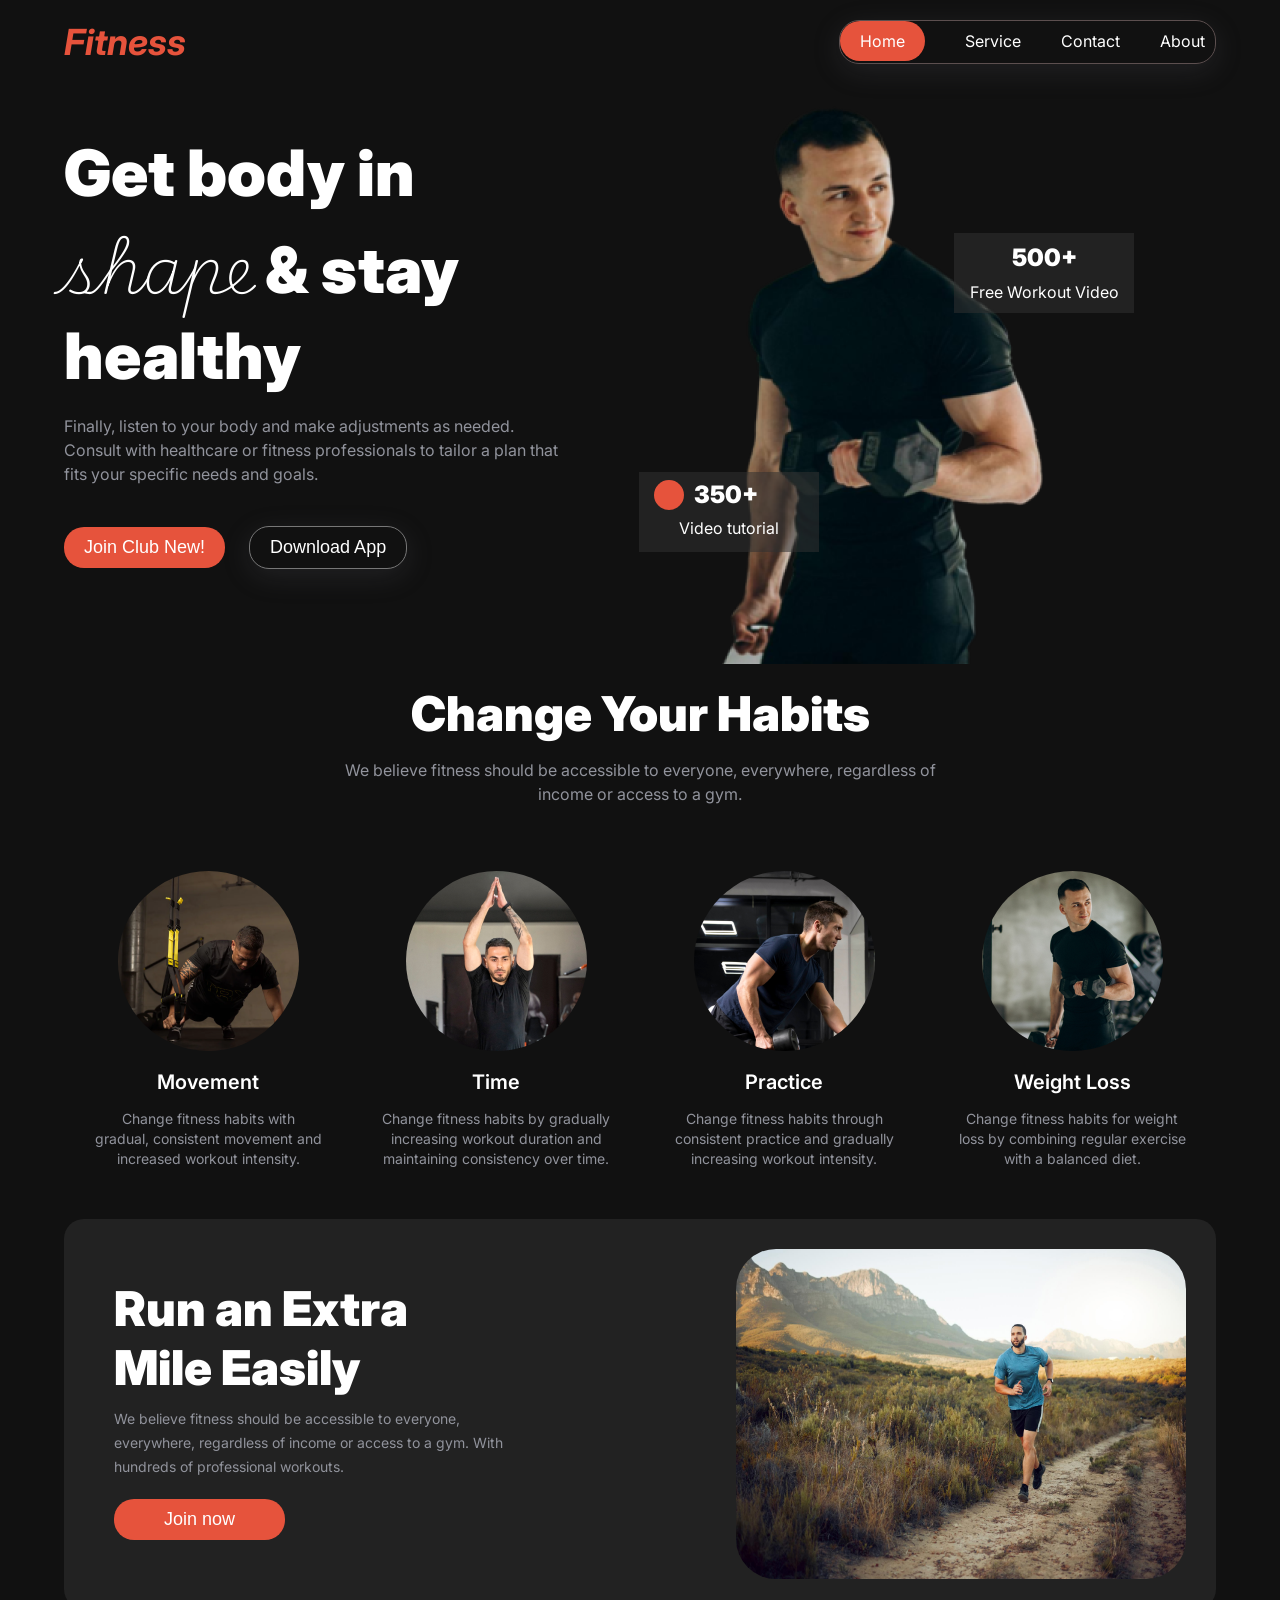
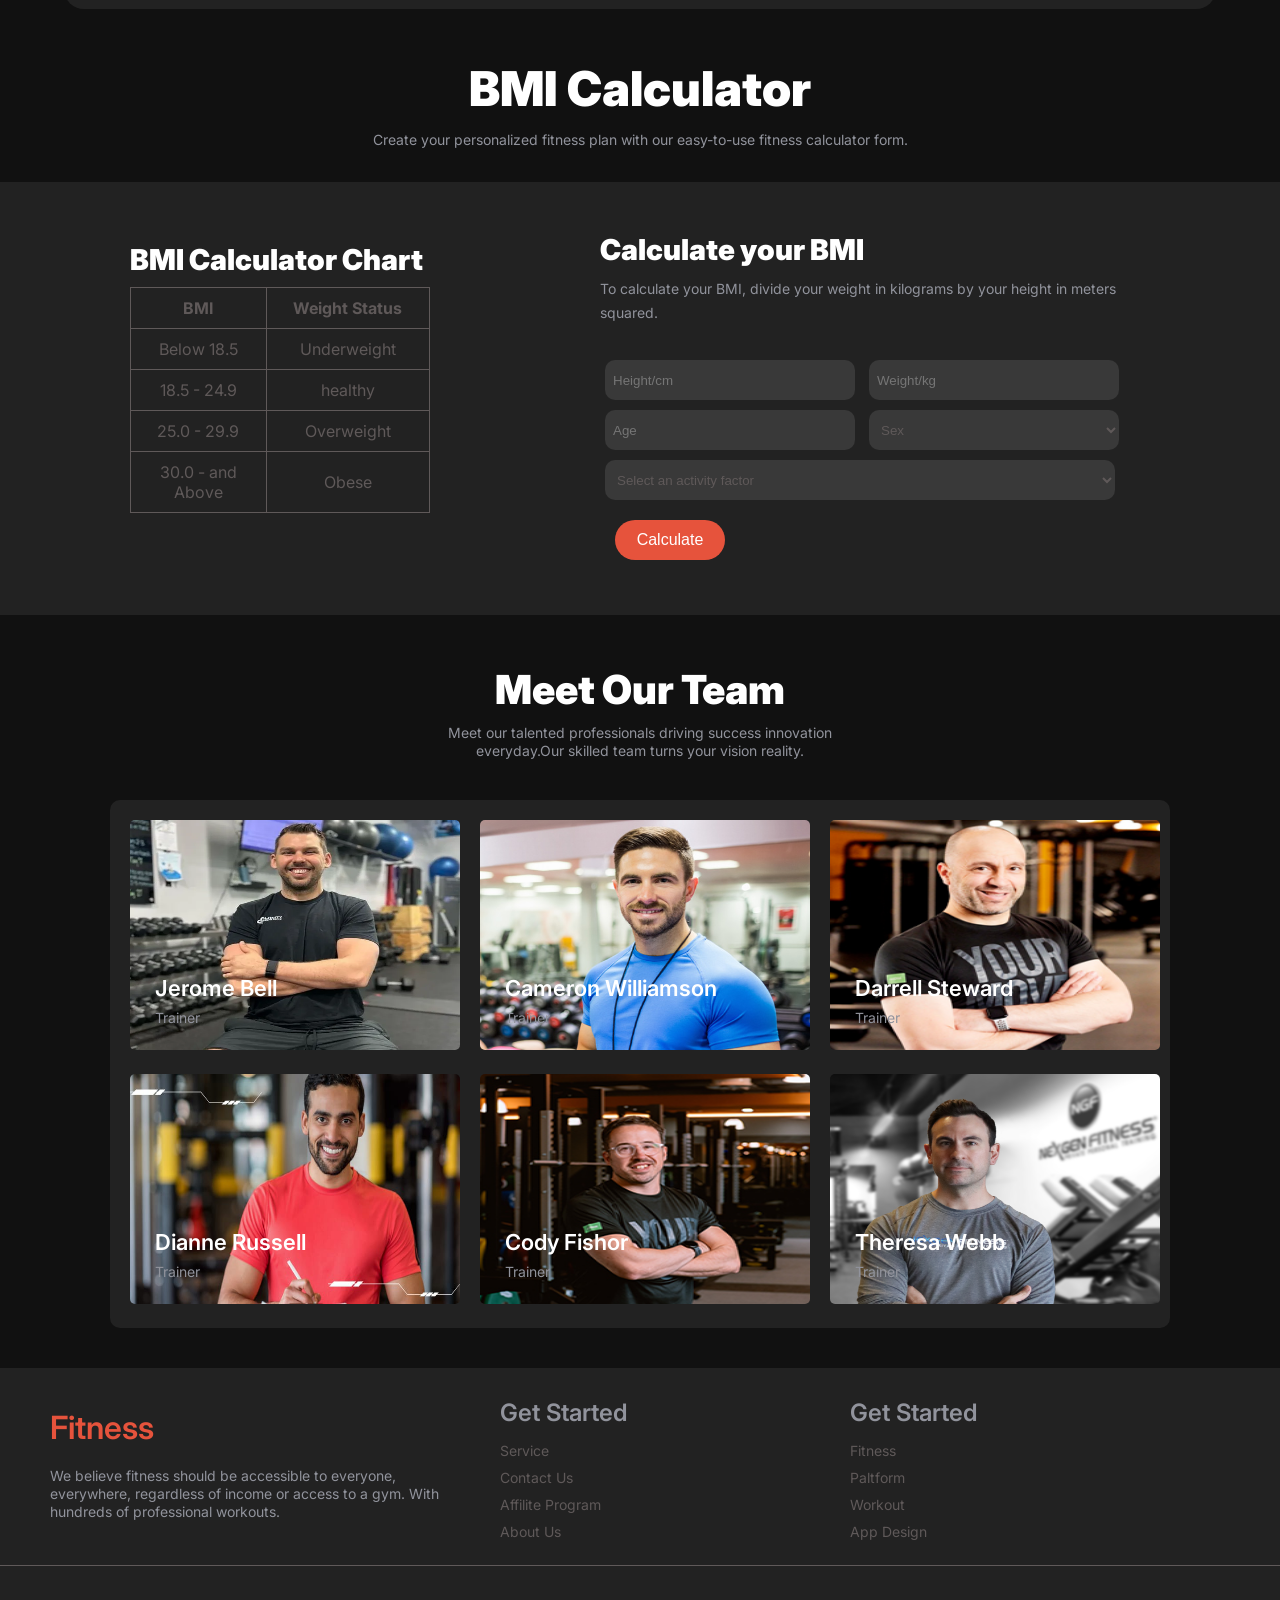
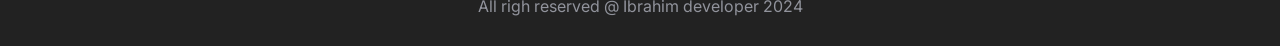
==== commit bb8826b4: "due challeg part" ====
--- a/index.html
+++ b/index.html
@@ -237,32 +237,33 @@
     </section>
     <!-- Meet Our Team section ends  -->
   </main>
-<!-- footer section starts -->
+  <!-- footer section starts -->
   <footer>
- <div class="footer-section">
-    <div class="footer-content">
-      <h2>Fitness</h2>
-      <p>We believe fitness should be accessible to everyone, everywhere, regardless of income or access to a gym. With
-        hundreds
-        of professional workouts.</p>
+    <div class="footer-section">
+      <div class="footer-content">
+        <h2>Fitness</h2>
+        <p>We believe fitness should be accessible to everyone, everywhere, regardless of income or access to a gym.
+          With
+          hundreds
+          of professional workouts.</p>
+      </div>
+      <div class="footer-service">
+        <div class="footer-part">
+          <h5>Get Started</h5>
+          <p>Service</p>
+          <p>Contact Us</p>
+          <p>Affilite Program</p>
+          <p>About Us</p>
+        </div>
+        <div class="footer-part">
+          <h5>Get Started</h5>
+          <p>Fitness</p>
+          <p>Paltform</p>
+          <p>Workout</p>
+          <p>App Design</p>
+        </div>
+      </div>
     </div>
-    <div class="footer-service">
-      <div class="footer-part">
-        <h5>Get Started</h5>
-        <p>Service</p>
-        <p>Contact Us</p>
-        <p>Affilite Program</p>
-        <p>About Us</p>
-      </div>
-      <div class="footer-part">
-        <h5>Get Started</h5>
-        <p>Fitness</p>
-        <p>Paltform</p>
-        <p>Workout</p>
-        <p>App Design</p>
-      </div>
-    </div>
- </div>
     <p class="my-identity">All righ reserved @ Ibrahim developer 2024</p>
   </footer>
 </body>
--- a/style.css
+++ b/style.css
@@ -7,7 +7,7 @@
 :root {
   --btn-color: #e6533c;
   --text-color: #ffffff;
-  --paragraph-color: #c9ccd9;
+  --paragraph-color: #91939c;
 }
 body {
   font-family: 'Inter', sans-serif;
@@ -428,7 +428,7 @@
 /* Meet Our Team section starts  */
 .meet-our-content {
   width: 400px;
-  margin: 0 auto;
+  margin: 40px auto;
   text-align: center;
 }
 .meet-our-content h2 {
@@ -449,7 +449,7 @@
   display: grid;
   background-color: #222222;
   grid-template-columns: repeat(3, 1fr);
-  margin: 0 auto;
+  margin: 40px auto;
   padding: 10px;
   border-radius: 10px;
 }
@@ -474,58 +474,58 @@
   position: absolute;
   font-size: 14px;
   font-weight: 400;
-  color: var(--text-color);
+  color: var(--paragraph-color);
   bottom: 15%;
   left: 10%;
 }
 
 /* fotter-section start */
+
+footer {
+  background-color: #222222;
+}
 .footer-section {
-  background-color: #222222;
- margin-top:40px;
+  width: 80%;
+  padding: 20px 50px;
   display: grid;
   grid-template-columns: 400px 800px;
-  text-align: start;
-  padding: 30px 80px;
 }
 .footer-service {
   display: grid;
-grid-template-columns: 350px 350px;
+  grid-template-columns: 350px 350px;
   text-align: left;
-
   margin-left: 50px;
 }
 
-.footer-content h2{
-  font-size:2rem;
+.footer-content h2 {
+  font-size: 2rem;
   font-weight: 600;
-  color:var(--btn-color);
+  color: var(--btn-color);
   padding: 20px 0;
 }
 
-.footer-content p{
-  font-size:14px;
-  font-weight: 400;
-  color:var(--text-color);
+.footer-content p {
+  font-size: 14px;
+  font-weight: 400;
+  color: var(--paragraph-color);
   line-height: 18px;
 }
-.footer-service h5{
+.footer-service h5 {
   font-size: 1.5rem;
   color: var(--paragraph-color);
-  font-weight:600;
-  padding:  10px 0;
-}
-.footer-service p{
+  font-weight: 600;
+  padding: 10px 0;
+}
+.footer-service p {
   color: #5f5959;
   font-size: 14px;
-  padding:  5px 0;
-}
-.my-identity{
-  text-align: center;
-  color: var(--text-color);
-  margin: 30px 0;
-  padding-top: 20px;
-  border-top:1px solid #5f5959;
+  padding: 5px 0;
+}
+.my-identity {
+  text-align: center;
+  color: var(--paragraph-color);
+  padding: 30px 0;
+  border-top: 1px solid #5f5959;
 }
 
 /* Meet Our Team section ends  */
@@ -588,10 +588,14 @@
   .trainer-img {
     width: 700px;
     grid-template-columns: repeat(2, 1fr);
-    margin: 0 auto;
+    margin: 30px auto;
   }
 
   /* foter-section start */
+  .footer-content {
+    width: 380px;
+    margin-bottom: 20px;
+  }
   .footer-section {
     grid-template-columns: 1fr;
   }
@@ -672,10 +676,14 @@
   .trainer-img {
     width: 350px;
     grid-template-columns: repeat(1, 1fr);
-    margin: 0 auto;
-  }
-    .footer-service {
-   grid-template-columns: 1fr;
+    margin: 20px auto;
+  }
+  .footer-section {
+    padding: 20px;
+  }
+  .footer-service {
+    grid-template-columns: 1fr;
     align-items: center;
-  }
-}
+    margin-left: 0;
+  }
+}
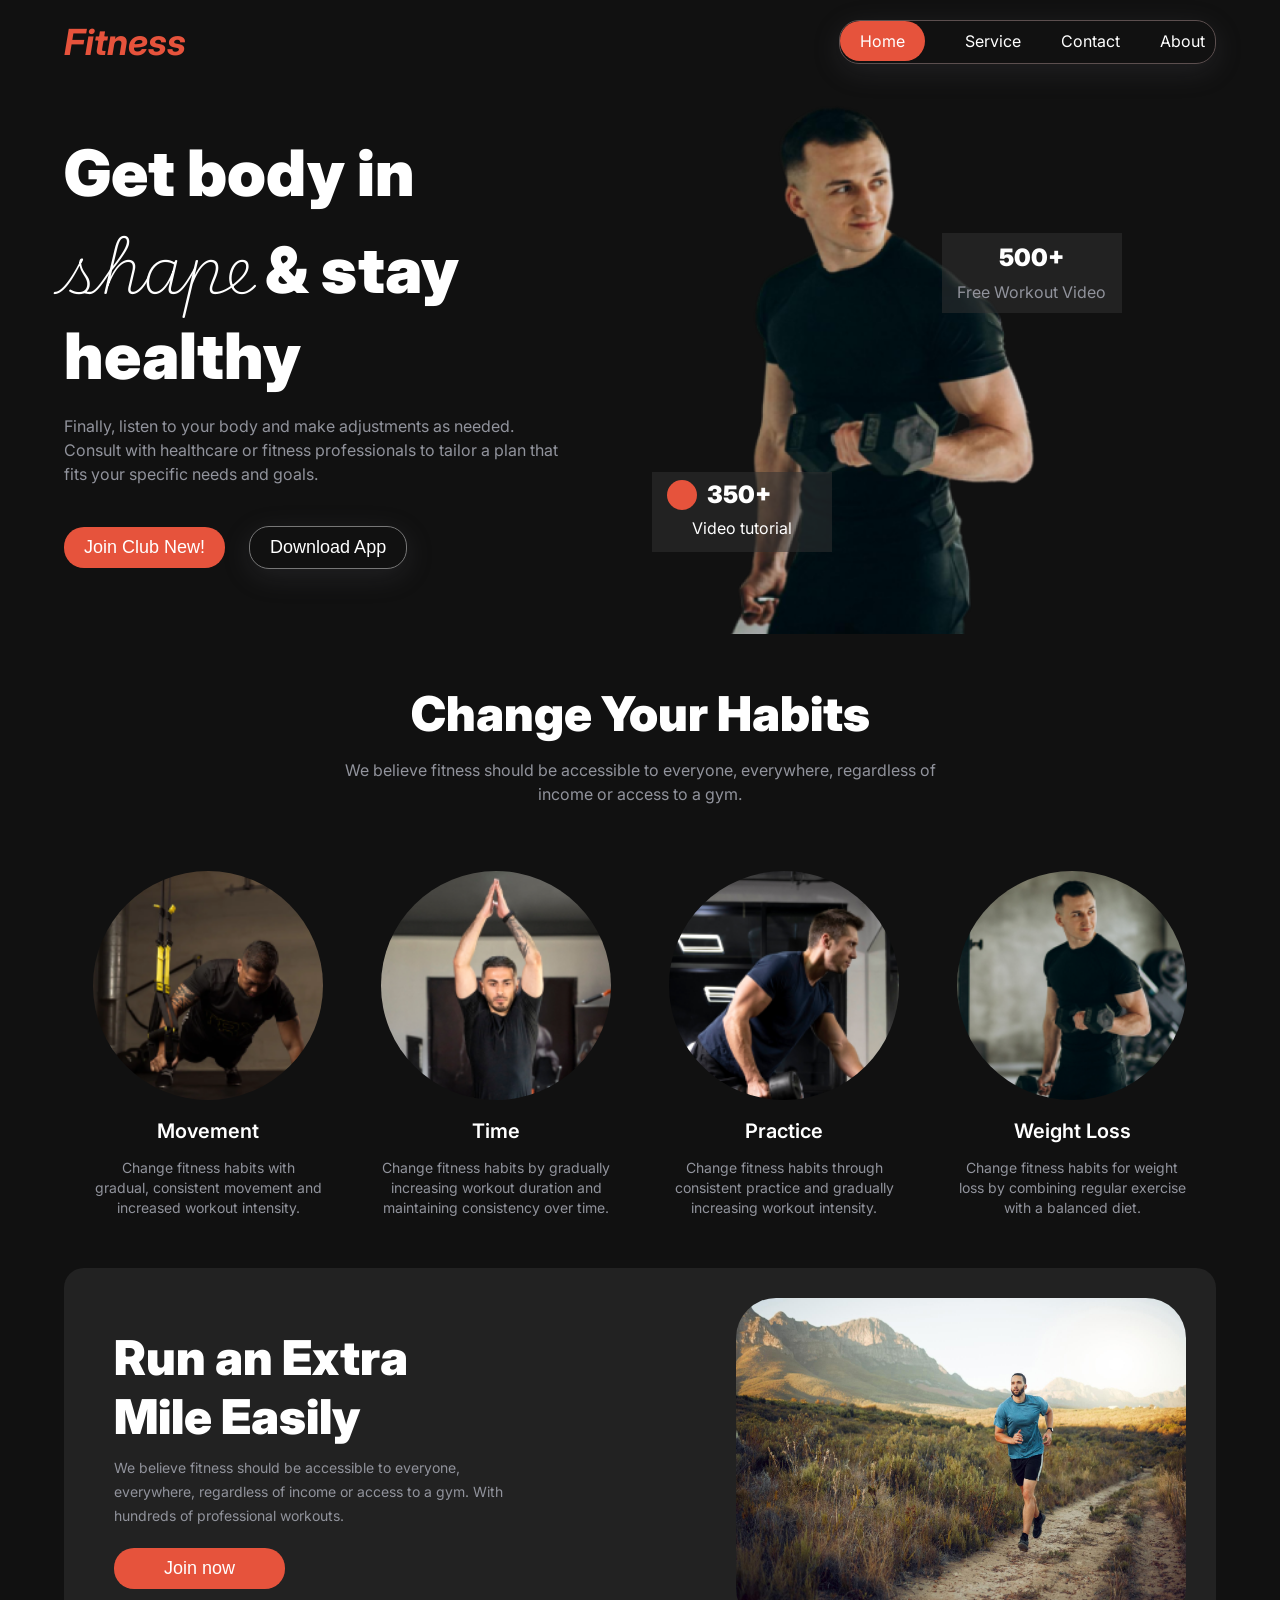
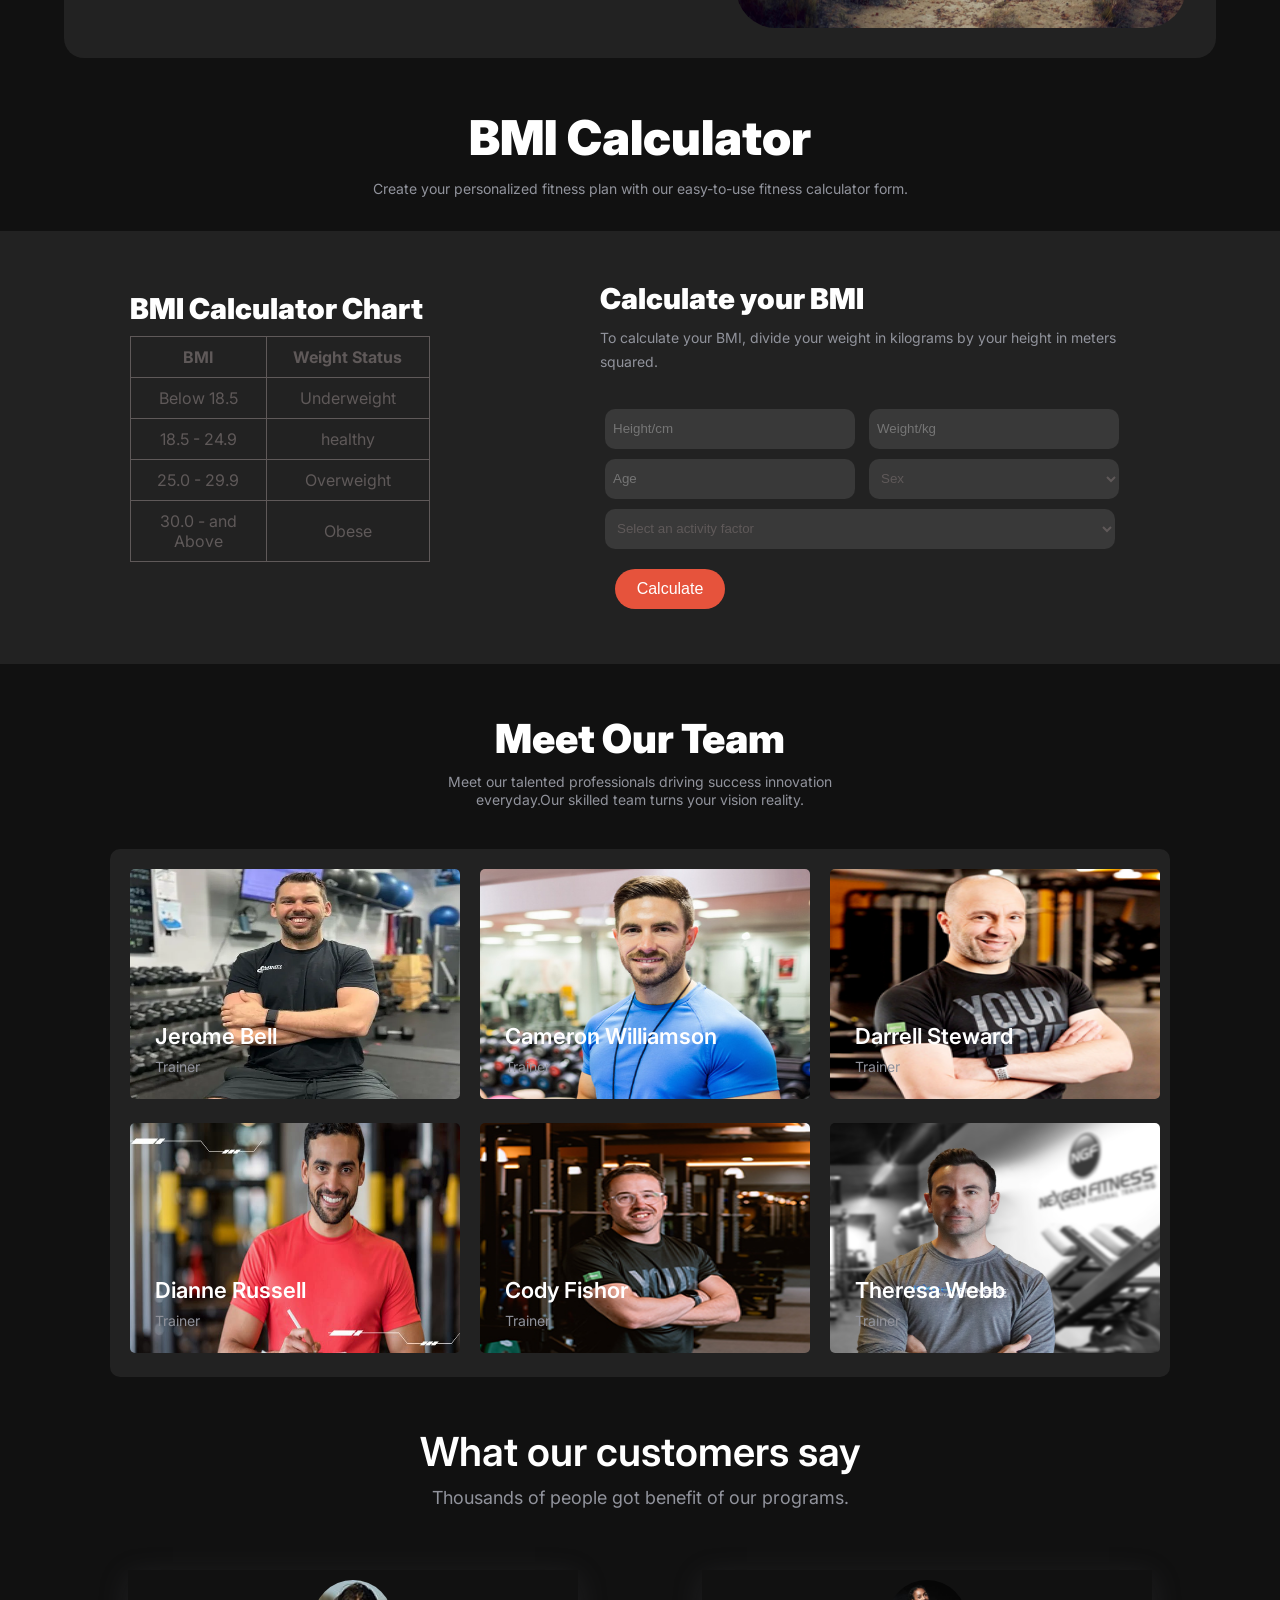
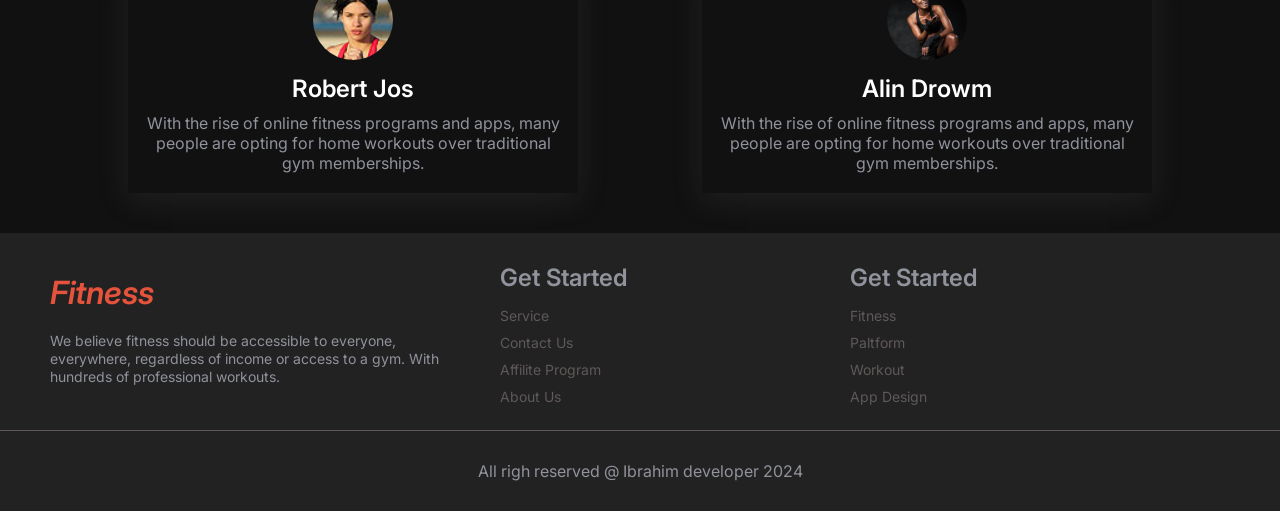
==== commit 235ea66d: "footer section done" ====
--- a/index.html
+++ b/index.html
@@ -8,7 +8,7 @@
   <link rel="stylesheet" href="style.css">
   <!-- icon link -->
   <link rel="stylesheet" href="https://cdn.jsdelivr.net/npm/boxicons@latest/css/boxicons.min.css">
-
+<!-- google gont link -->
   <link rel="preconnect" href="https://fonts.googleapis.com">
   <link rel="preconnect" href="https://fonts.gstatic.com" crossorigin>
   <link
@@ -236,12 +236,40 @@
       </div>
     </section>
     <!-- Meet Our Team section ends  -->
+
+ <!-- customers say section starts -->
+  <section class="review-content">
+    <h2>What our customers say</h2>
+    <p>Thousands of people got benefit of our programs.</p>
+
+    <div class="client-review">
+
+<div class="review" >
+  <img src="images/client-1.jpg" alt="">
+  <h3>Robert Jos</h3>
+
+  <p>With the rise of online fitness programs and apps, many people are opting for home workouts over traditional gym
+  memberships.</p>
+</div>
+
+<div class="review" >
+  <img src="images/insta4-copyright-370x370.jpg" alt="">
+  <h3>Alin Drowm</h3>
+
+  <p>With the rise of online fitness programs and apps, many people are opting for home workouts over traditional gym
+  memberships.</p>
+</div>
+
+    </div>
+  </section>
+ <!--  customers say section ends -->
+
   </main>
   <!-- footer section starts -->
   <footer>
     <div class="footer-section">
       <div class="footer-content">
-        <h2>Fitness</h2>
+        <h2><i>Fitness</i></h2>
         <p>We believe fitness should be accessible to everyone, everywhere, regardless of income or access to a gym.
           With
           hundreds
@@ -266,6 +294,8 @@
     </div>
     <p class="my-identity">All righ reserved @ Ibrahim developer 2024</p>
   </footer>
+
+
 </body>
 
 </html>
--- a/style.css
+++ b/style.css
@@ -13,7 +13,10 @@
   font-family: 'Inter', sans-serif;
   background: #111111;
 }
-
+img{
+  width: 100%;
+  height: 100%;
+}
 /* navbar start  */
 .header-section {
   background-color: linear-gradient(
@@ -189,7 +192,7 @@
 }
 .workout-video p {
   font-size: 16px;
-  color: var(--text-color);
+  color: var(--paragraph-color);
   text-align: center;
   font-weight: 400;
 }
@@ -478,10 +481,71 @@
   bottom: 15%;
   left: 10%;
 }
+/*  customers say section starts */
+.review-content {
+  width: 80%;
+  margin: 0 auto;
+  text-align: center;
+}
+.review-content h2 {
+  font-size: 2.5rem;
+  font-weight: 600;
+  color: var(--text-color);
+  padding: 10px 0;
+  text-align: center;
+}
+.review-content p {
+  font-size: 18px;
+  font-weight: 400;
+  color: var(--paragraph-color);
+  line-height: 24px;
+}
+.client-review {
+  display: flex;
+  justify-content: space-between;
+text-align: center;
+  margin: 40px auto;
+}
+.review{
+  box-shadow: rgba(100, 100, 111, 0.2) 0px 7px 29px 0px;
+  padding: 10px;
+  width: 450px;
+  transition: background-color 0.5s ease;
+  margin-top: 20px;
+}
+.review:hover{
+  background-color: #5f5959;
+  border-radius: 20px;
+  cursor: pointer;
+}
+.review img {
+  width: 80px;
+  height: 80px;
+  border-radius: 50%;
+}
+.review h3 {
+  font-size: 1.5rem;
+  font-weight: 600;
+  color: var(--text-color);
+  padding: 10px 0;
+  text-align: center;
+}
+.review p {
+  width: px;
+  font-size: 16px;
+  font-weight: 400;
+  color: var(--paragraph-color);
+  line-height: 20px;
+  text-align: center;
+  padding-bottom:10px;
+}
+
+/*  customers say section ends */
 
 /* fotter-section start */
 
 footer {
+ max-width: 100%;
   background-color: #222222;
 }
 .footer-section {
@@ -561,16 +625,16 @@
   }
   .run-img {
     width: 300px;
-    height: 340px;
+    height: 350px;
   }
   /* calculator-section start */
   .calculator-section h2 {
     text-align: start;
-    padding-left: 10px;
+    padding-left: 20px;
   }
   .calculator-section p {
     text-align: start;
-    padding: 10px;
+    padding: 20px;
   }
   .calculate-bmi {
     flex-direction: column;
@@ -590,7 +654,12 @@
     grid-template-columns: repeat(2, 1fr);
     margin: 30px auto;
   }
-
+.client-review {
+  width: 600px;
+ flex-direction: column;
+  margin: 20px auto;
+  text-align: center;
+}
   /* foter-section start */
   .footer-content {
     width: 380px;
@@ -634,16 +703,17 @@
   .run-section {
     flex-direction: column;
     margin: 0 auto;
+    padding: 15px;
   }
   .run-content {
     width: 320px;
   }
   .run-img {
-    width: 320px;
+    width: 350px;
     height: 200px;
-    margin: 20px auto 0;
   }
   .btn-2 {
+    margin: 20px 0;
     padding: 10px 80px;
   }
 
@@ -678,6 +748,21 @@
     grid-template-columns: repeat(1, 1fr);
     margin: 20px auto;
   }
+.client-review {
+  width: 360px;
+  margin: 0 auto;
+}
+ .review{
+  padding: 8px;
+  width: 360px;
+  margin:20px auto ;
+}
+.review p {
+  width: 350px;
+  font-size: 14px;
+  line-height: 20px;
+}
+
   .footer-section {
     padding: 20px;
   }
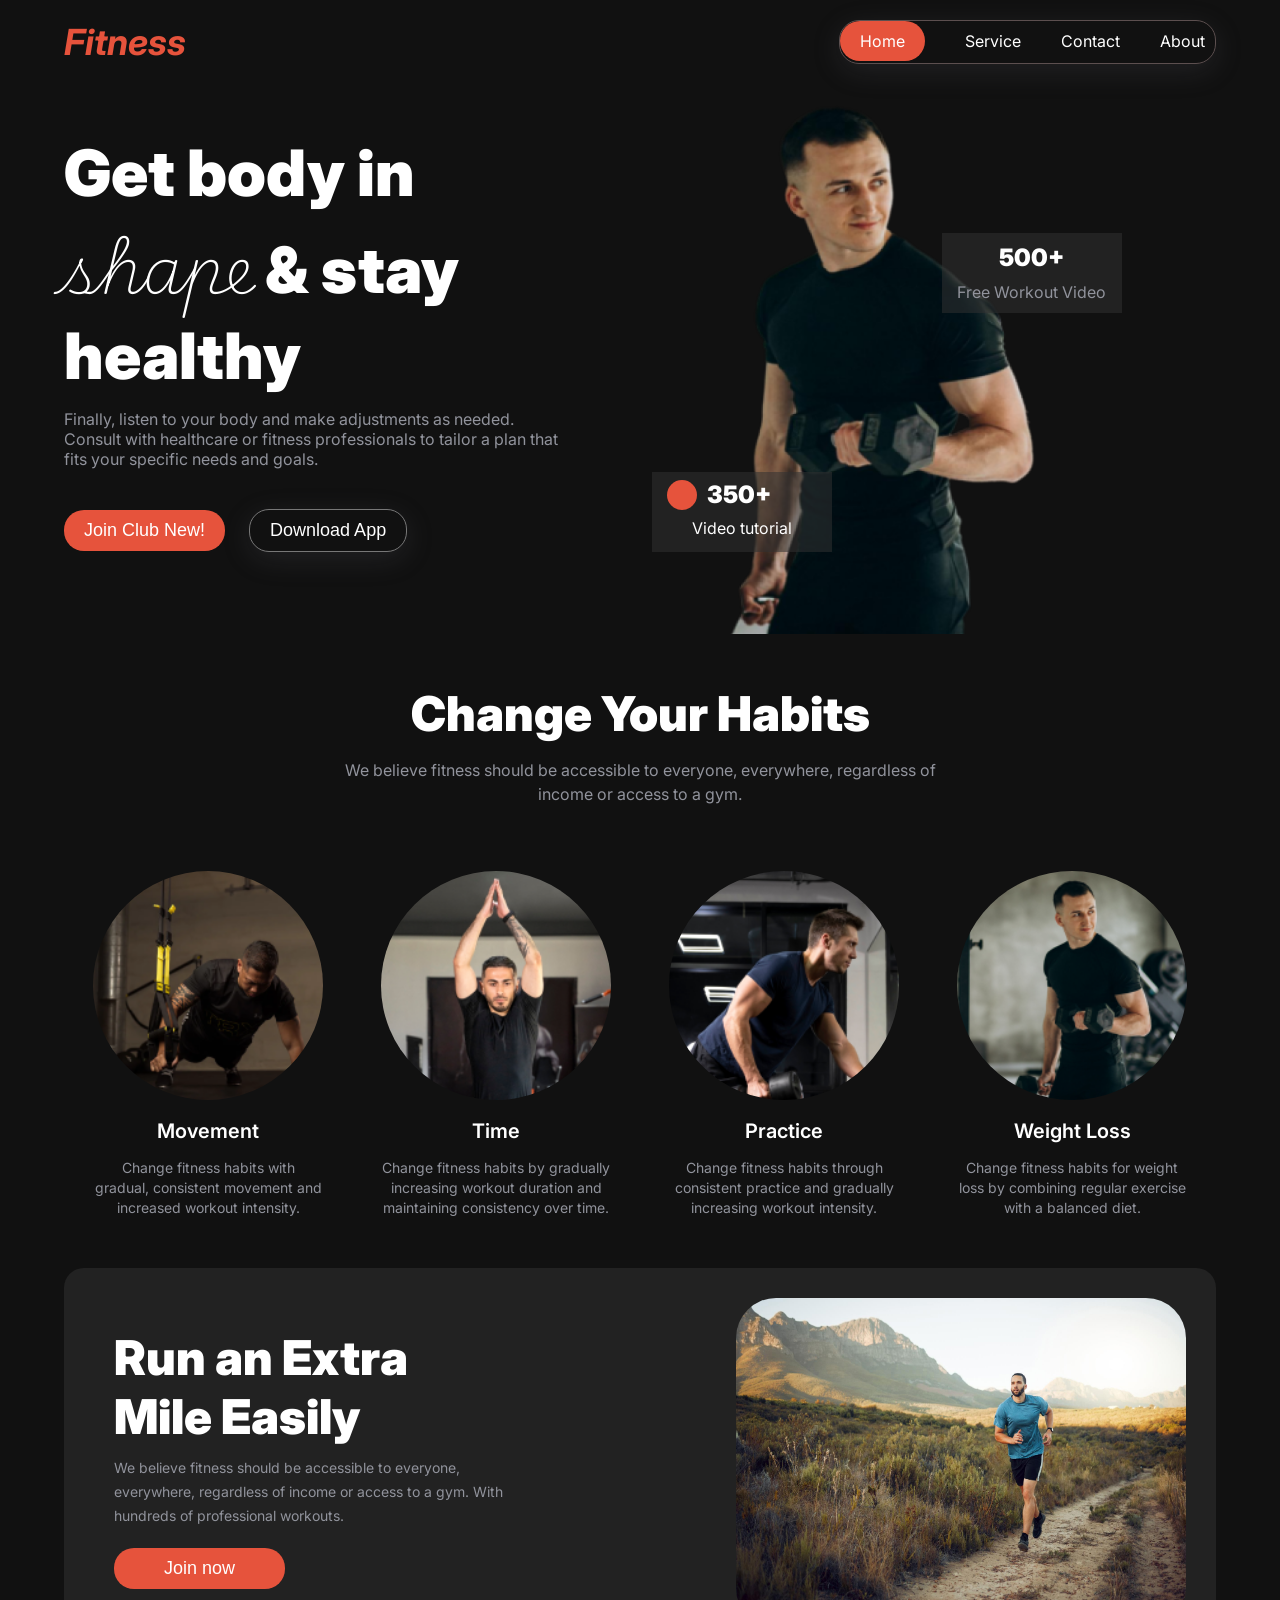
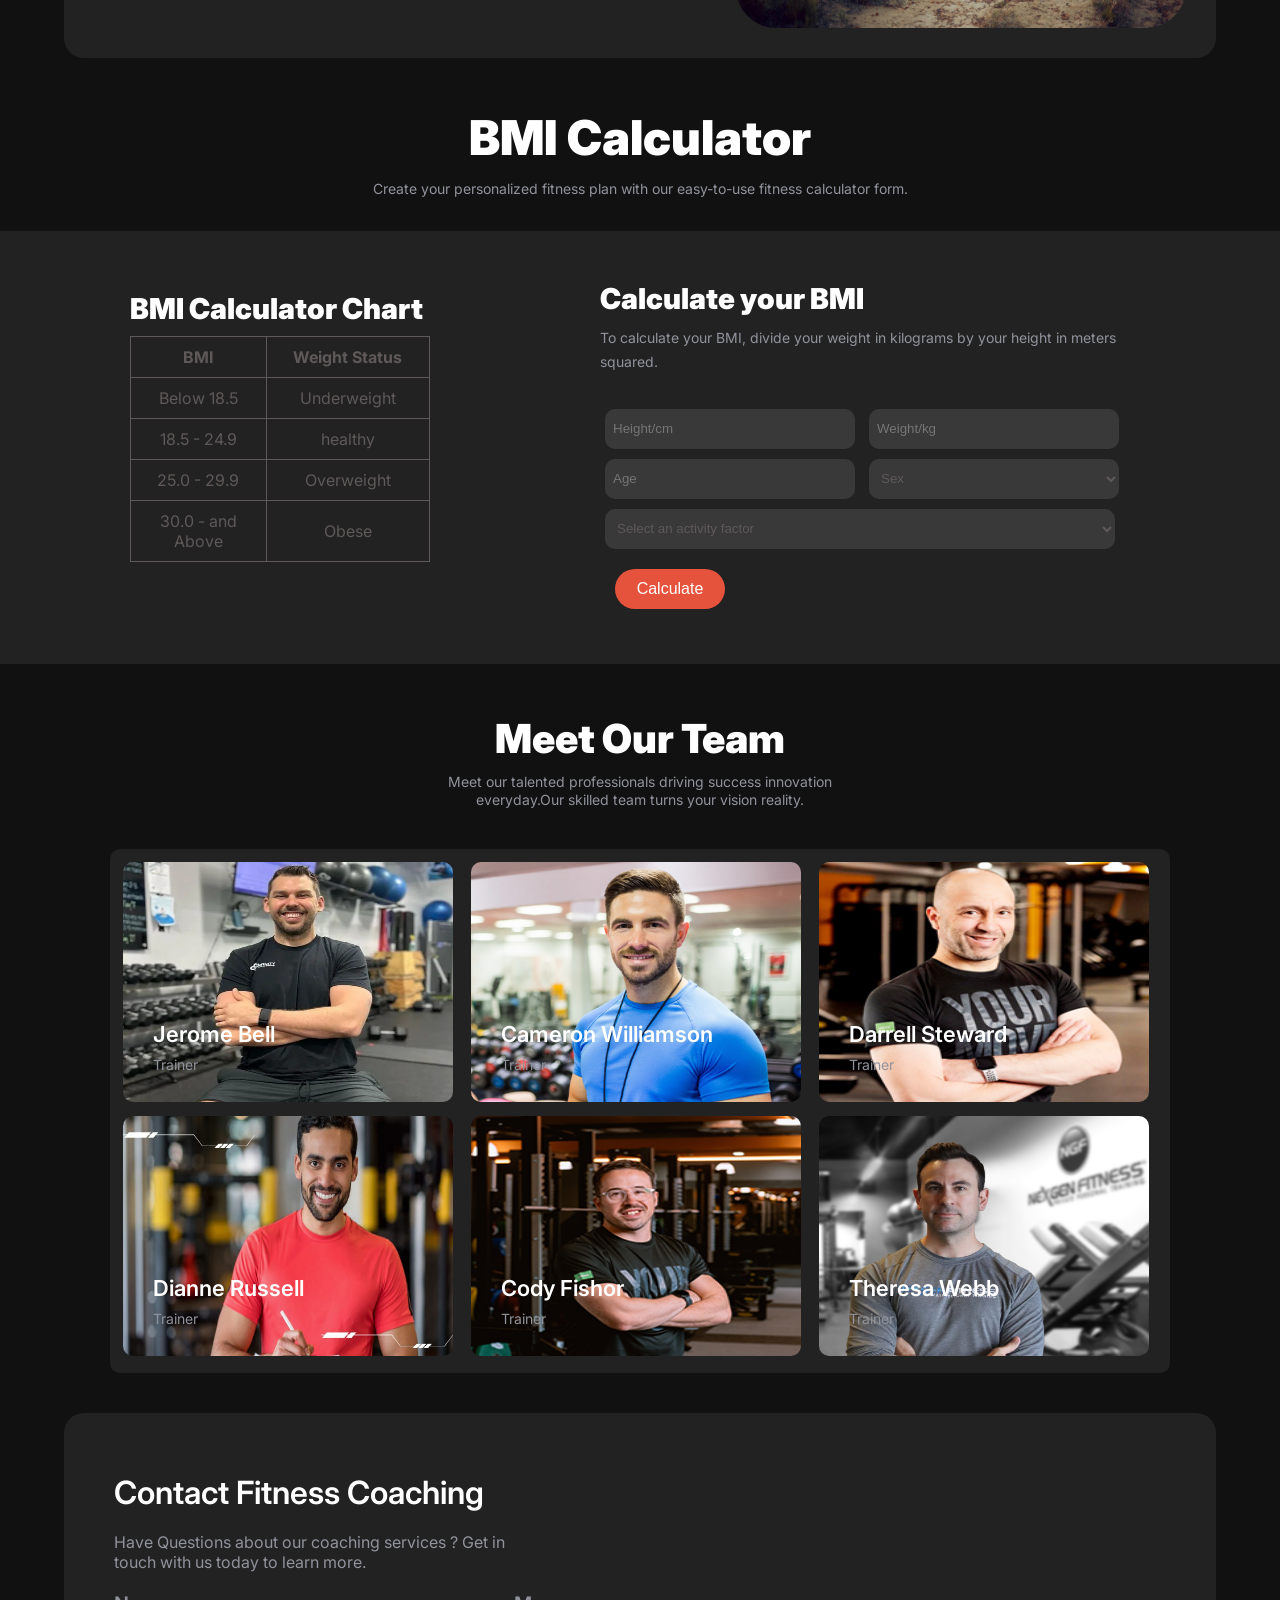
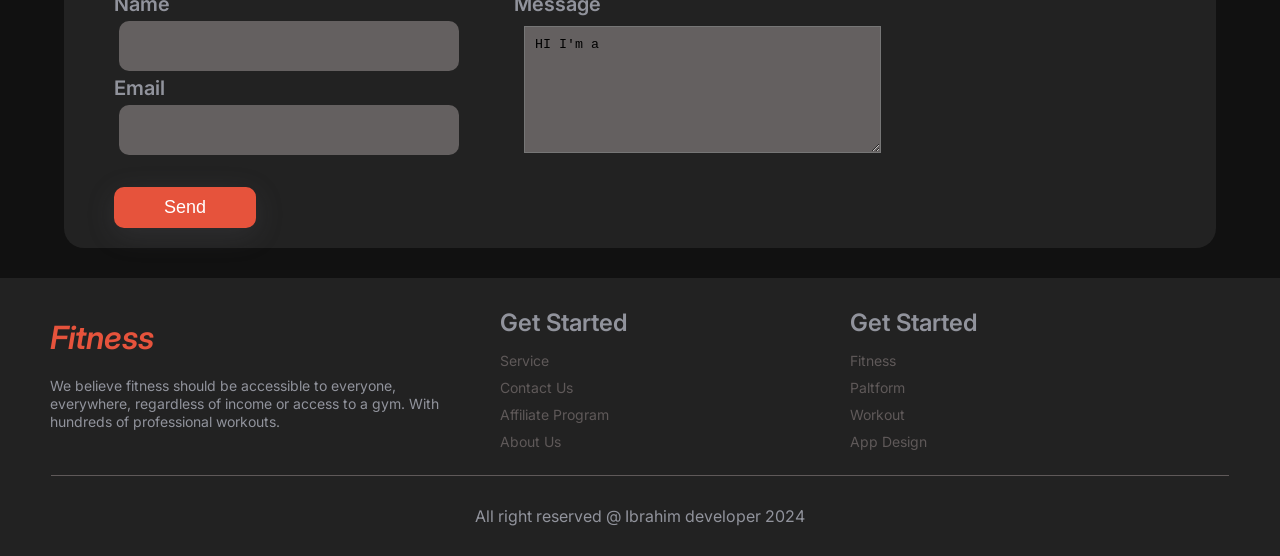
==== commit d657c702: "client-message-section add" ====
--- a/index.html
+++ b/index.html
@@ -8,7 +8,7 @@
   <link rel="stylesheet" href="style.css">
   <!-- icon link -->
   <link rel="stylesheet" href="https://cdn.jsdelivr.net/npm/boxicons@latest/css/boxicons.min.css">
-<!-- google gont link -->
+  <!-- google gont link -->
   <link rel="preconnect" href="https://fonts.googleapis.com">
   <link rel="preconnect" href="https://fonts.gstatic.com" crossorigin>
   <link
@@ -236,34 +236,35 @@
       </div>
     </section>
     <!-- Meet Our Team section ends  -->
-
- <!-- customers say section starts -->
-  <section class="review-content">
-    <h2>What our customers say</h2>
-    <p>Thousands of people got benefit of our programs.</p>
-
-    <div class="client-review">
-
-<div class="review" >
-  <img src="images/client-1.jpg" alt="">
-  <h3>Robert Jos</h3>
-
-  <p>With the rise of online fitness programs and apps, many people are opting for home workouts over traditional gym
-  memberships.</p>
-</div>
-
-<div class="review" >
-  <img src="images/insta4-copyright-370x370.jpg" alt="">
-  <h3>Alin Drowm</h3>
-
-  <p>With the rise of online fitness programs and apps, many people are opting for home workouts over traditional gym
-  memberships.</p>
-</div>
-
-    </div>
-  </section>
- <!--  customers say section ends -->
-
+    <!-- client-message section start -->
+
+    <section class="client-message">
+      <div class="client-text">
+        <h3>Contact Fitness Coaching</h3>
+        <p>Have Questions about our coaching services ? Get in touch with us today to learn more.</p>
+      </div>
+
+      <div class="message-box">
+        <div class="client-message-box">
+          <label for="Name">Name</label>
+          <br>
+          <input type="text"> <br>
+          <label for="Email">Email</label> <br>
+
+          <input type="email">
+        </div>
+        <div class="client-message-box">
+
+          <label for="">Message</label>
+
+          <textarea name="Comment" id="Comment" cols="40" rows="7">HI I'm a</textarea>
+        </div>
+      </div>
+      <br>
+      <button class="message-btn">Send</button>
+
+    </section>
+    <!-- client-message section ends -->
   </main>
   <!-- footer section starts -->
   <footer>
@@ -278,24 +279,24 @@
       <div class="footer-service">
         <div class="footer-part">
           <h5>Get Started</h5>
-          <p>Service</p>
-          <p>Contact Us</p>
-          <p>Affilite Program</p>
-          <p>About Us</p>
+          <a href="">Service</a>
+          <a href="">Contact Us</a>
+          <a href="">Affiliate Program</a>
+          <a href="">About Us</a>
         </div>
         <div class="footer-part">
           <h5>Get Started</h5>
-          <p>Fitness</p>
-          <p>Paltform</p>
-          <p>Workout</p>
-          <p>App Design</p>
-        </div>
-      </div>
+          <a href="">Fitness</a>
+          <a href="">Paltform</a>
+          <a href="">Workout</a>
+          <a href="">App Design</a>
+        </div>
+      </div>
+
     </div>
-    <p class="my-identity">All righ reserved @ Ibrahim developer 2024</p>
+    <p class="my-identity">All right reserved @ Ibrahim developer 2024</p>
   </footer>
 
-
 </body>
 
 </html>
--- a/style.css
+++ b/style.css
@@ -13,7 +13,7 @@
   font-family: 'Inter', sans-serif;
   background: #111111;
 }
-img{
+img {
   width: 100%;
   height: 100%;
 }
@@ -98,9 +98,9 @@
 .bennar-content p {
   font-size: 16px;
   font-weight: 400;
-  line-height: 24px;
-  color: var(--paragraph-color);
-  padding-top: 20px;
+  line-height: 20px;
+  color: var(--paragraph-color);
+  padding-top: 15px;
 }
 .btn {
   font-size: 18px;
@@ -429,6 +429,7 @@
 /* calculator-section ends */
 
 /* Meet Our Team section starts  */
+
 .meet-our-content {
   width: 400px;
   margin: 40px auto;
@@ -453,13 +454,13 @@
   background-color: #222222;
   grid-template-columns: repeat(3, 1fr);
   margin: 40px auto;
-  padding: 10px;
+  padding: 8px;
   border-radius: 10px;
 }
-.trainer-img img {
-  width: 350px;
+.trainer-name img {
+  width: 340px;
   height: 250px;
-  padding: 10px;
+  padding: 5px;
   border-radius: 15px;
 }
 .trainer-name {
@@ -481,71 +482,78 @@
   bottom: 15%;
   left: 10%;
 }
-/*  customers say section starts */
-.review-content {
-  width: 80%;
-  margin: 0 auto;
-  text-align: center;
-}
-.review-content h2 {
-  font-size: 2.5rem;
+/* client-message section start */
+.client-message {
+  width: 90%;
+  background-color: #222222;
+  margin: 30px auto;
+  border-radius: 20px;
+}
+.client-text {
+  width: 450px;
+  padding: 40px 0 0 50px;
+}
+.client-text h3 {
+  font-size: 2rem;
+  color: var(--text-color);
+  padding-top: 20px;
   font-weight: 600;
-  color: var(--text-color);
-  padding: 10px 0;
-  text-align: center;
-}
-.review-content p {
+}
+.client-text p {
+  font-size: 16px;
+  color: var(--paragraph-color);
+  padding-top: 20px;
+  text-align: start;
+  font-weight: 400;
+}
+.message-box {
+  display: flex;
+}
+.client-message-box {
+  width: 400px;
+  padding: 20px 0 0 50px;
+}
+.client-message-box input {
+  width: 340px;
+  height: 50px;
+  padding: 20px;
+  background-color: #646060;
+}
+.client-message-box label {
+  color: var(--paragraph-color);
+  font-size: 20px;
+  font-weight: 600;
+  padding-top: 20px;
+}
+.client-message-box textarea {
+  background-color: #646060;
+  padding: 10px;
+  margin: 10px;
+}
+.message-btn {
+  background-color: var(--btn-color);
+  padding: 10px 50px;
+  color: var(--text-color);
   font-size: 18px;
-  font-weight: 400;
-  color: var(--paragraph-color);
-  line-height: 24px;
-}
-.client-review {
-  display: flex;
-  justify-content: space-between;
-text-align: center;
-  margin: 40px auto;
-}
-.review{
+  margin-left: 50px;
+  margin-bottom: 20px;
+  border: none;
+  border-radius: 10px;
+  transition: background-color 0.5s ease;
   box-shadow: rgba(100, 100, 111, 0.2) 0px 7px 29px 0px;
-  padding: 10px;
-  width: 450px;
-  transition: background-color 0.5s ease;
-  margin-top: 20px;
-}
-.review:hover{
-  background-color: #5f5959;
-  border-radius: 20px;
+}
+
+.message-btn:hover {
   cursor: pointer;
-}
-.review img {
-  width: 80px;
-  height: 80px;
-  border-radius: 50%;
-}
-.review h3 {
-  font-size: 1.5rem;
-  font-weight: 600;
-  color: var(--text-color);
-  padding: 10px 0;
-  text-align: center;
-}
-.review p {
-  width: px;
-  font-size: 16px;
-  font-weight: 400;
-  color: var(--paragraph-color);
-  line-height: 20px;
-  text-align: center;
-  padding-bottom:10px;
-}
-
-/*  customers say section ends */
+  background-color: #4535c1;
+}
+
+/* client-message section ends */
 
 /* fotter-section start */
 
 footer {
- max-width: 100%;
+  max-width: 100%;
   background-color: #222222;
 }
 .footer-section {
@@ -580,16 +588,20 @@
   font-weight: 600;
   padding: 10px 0;
 }
-.footer-service p {
+.footer-service a {
   color: #5f5959;
   font-size: 14px;
   padding: 5px 0;
+  display: flex;
+  text-decoration: none;
 }
 .my-identity {
   text-align: center;
   color: var(--paragraph-color);
   padding: 30px 0;
   border-top: 1px solid #5f5959;
+  width: 92%;
+  margin: 0 auto;
 }
 
 /* Meet Our Team section ends  */
@@ -649,17 +661,12 @@
   .calculate-bmi {
     padding: 10px;
   }
+
   .trainer-img {
-    width: 700px;
+    width: 500px;
     grid-template-columns: repeat(2, 1fr);
-    margin: 30px auto;
-  }
-.client-review {
-  width: 600px;
- flex-direction: column;
-  margin: 20px auto;
-  text-align: center;
-}
+    margin: 20px auto;
+  }
   /* foter-section start */
   .footer-content {
     width: 380px;
@@ -679,6 +686,7 @@
   .nav-link {
     display: none;
   }
+
   .menu {
     display: block;
   }
@@ -687,8 +695,9 @@
     right: -5%;
   }
   .bennar-content {
-    width: 400px;
-  }
+    width: 370px;
+  }
+
   /* header-section ends */
 
   /* habits section img part start */
@@ -703,14 +712,15 @@
   .run-section {
     flex-direction: column;
     margin: 0 auto;
-    padding: 15px;
+    padding: 10px;
   }
   .run-content {
     width: 320px;
   }
   .run-img {
-    width: 350px;
-    height: 200px;
+    width: 430px;
+    height: 250px;
+    padding: 10px;
   }
   .btn-2 {
     margin: 20px 0;
@@ -744,25 +754,28 @@
   }
   /* calculator-section ends */
   .trainer-img {
-    width: 350px;
+    width: 450px;
     grid-template-columns: repeat(1, 1fr);
     margin: 20px auto;
   }
-.client-review {
-  width: 360px;
-  margin: 0 auto;
-}
- .review{
-  padding: 8px;
-  width: 360px;
-  margin:20px auto ;
-}
-.review p {
-  width: 350px;
-  font-size: 14px;
-  line-height: 20px;
-}
-
+  .trainer-name img {
+    width: 430px;
+    height: 250px;
+    padding: 8px;
+    border-radius: 15px;
+  }
+  /* client message start */
+  .message-box {
+    flex-direction: column;
+  }
+  .client-text {
+    width: 400px;
+    padding: 40px 0 0 20px;
+  }
+  .client-message-box {
+    padding: 20px 0 0 20px;
+  }
+  /* client messese ends */
   .footer-section {
     padding: 20px;
   }
@@ -772,3 +785,16 @@
     margin-left: 0;
   }
 }
+/* resposive design mobile */
+@media screen and (max-width: 450px) {
+  .run-img {
+    width: 340px;
+    height: 200px;
+    padding: 8px;
+  }
+  /* calculator-section ends */
+  .trainer-img {
+    width: 350px;
+    margin: 0;
+  }
+}
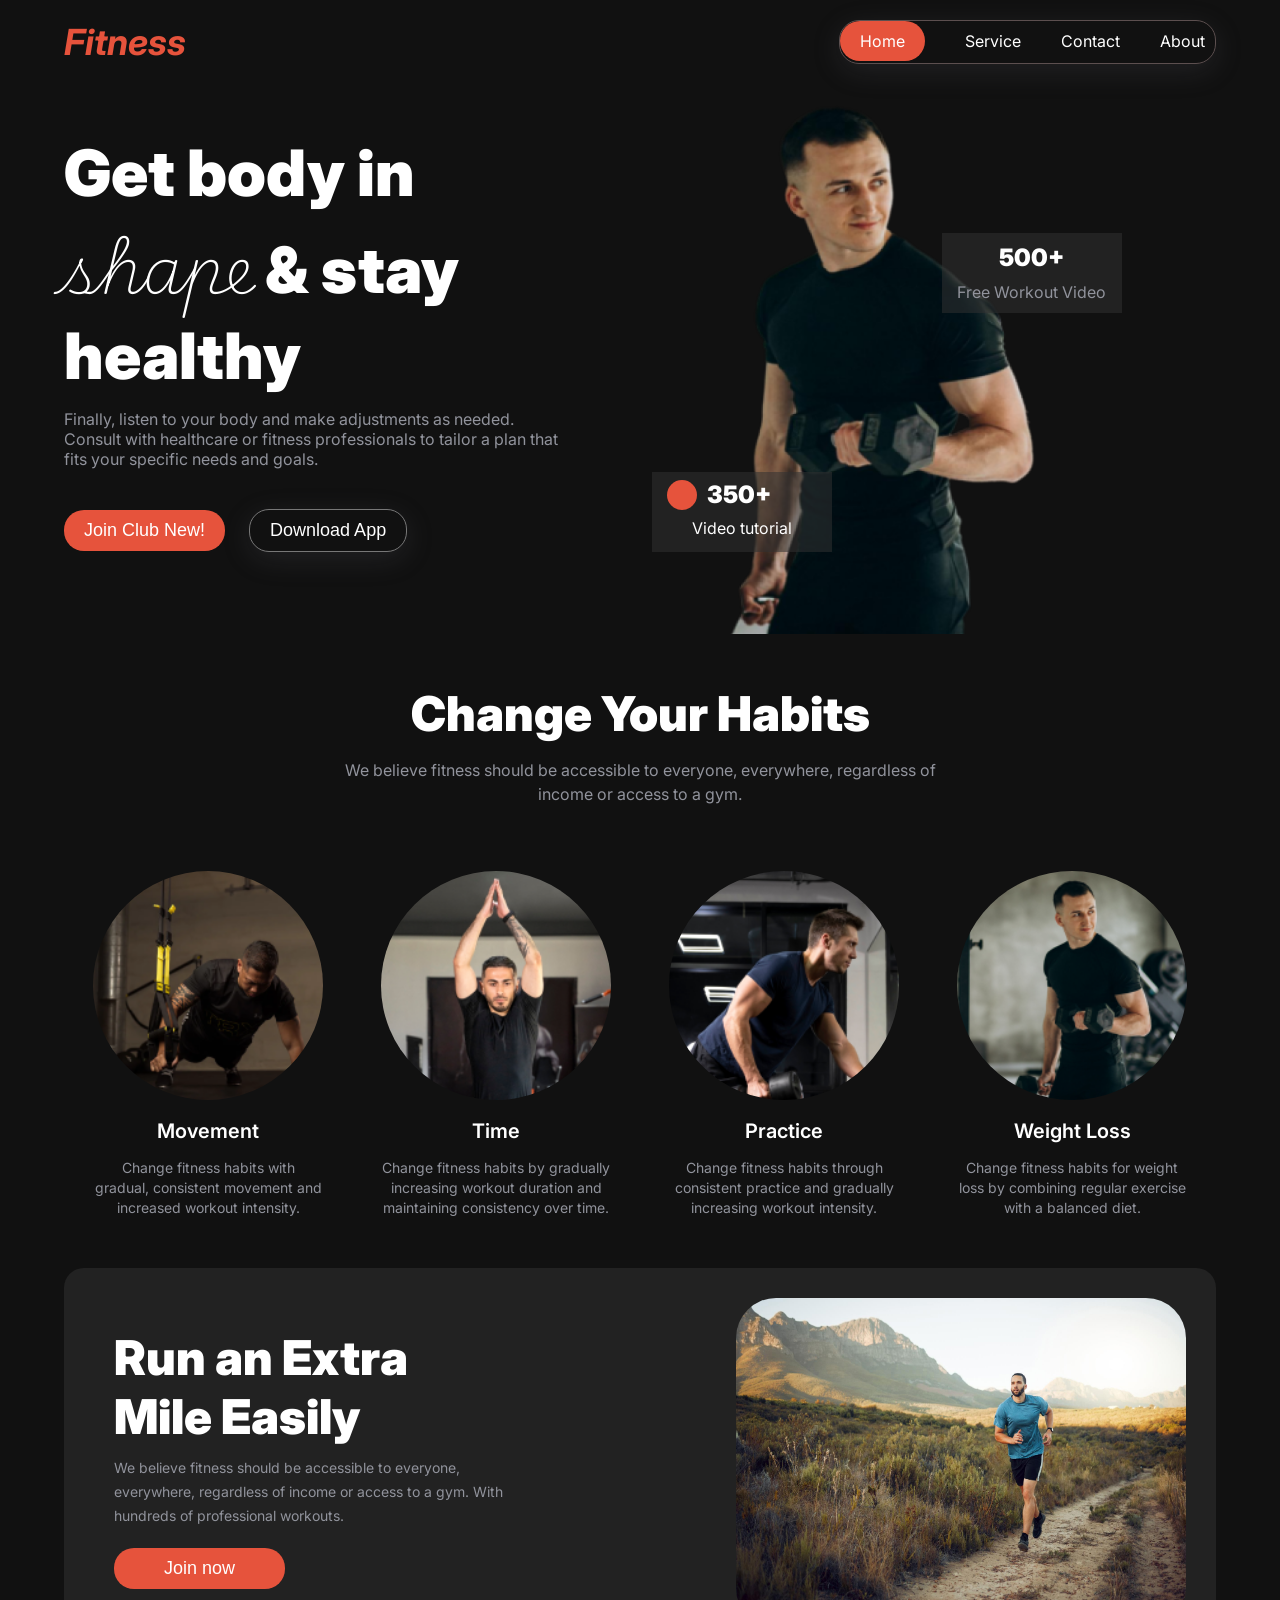
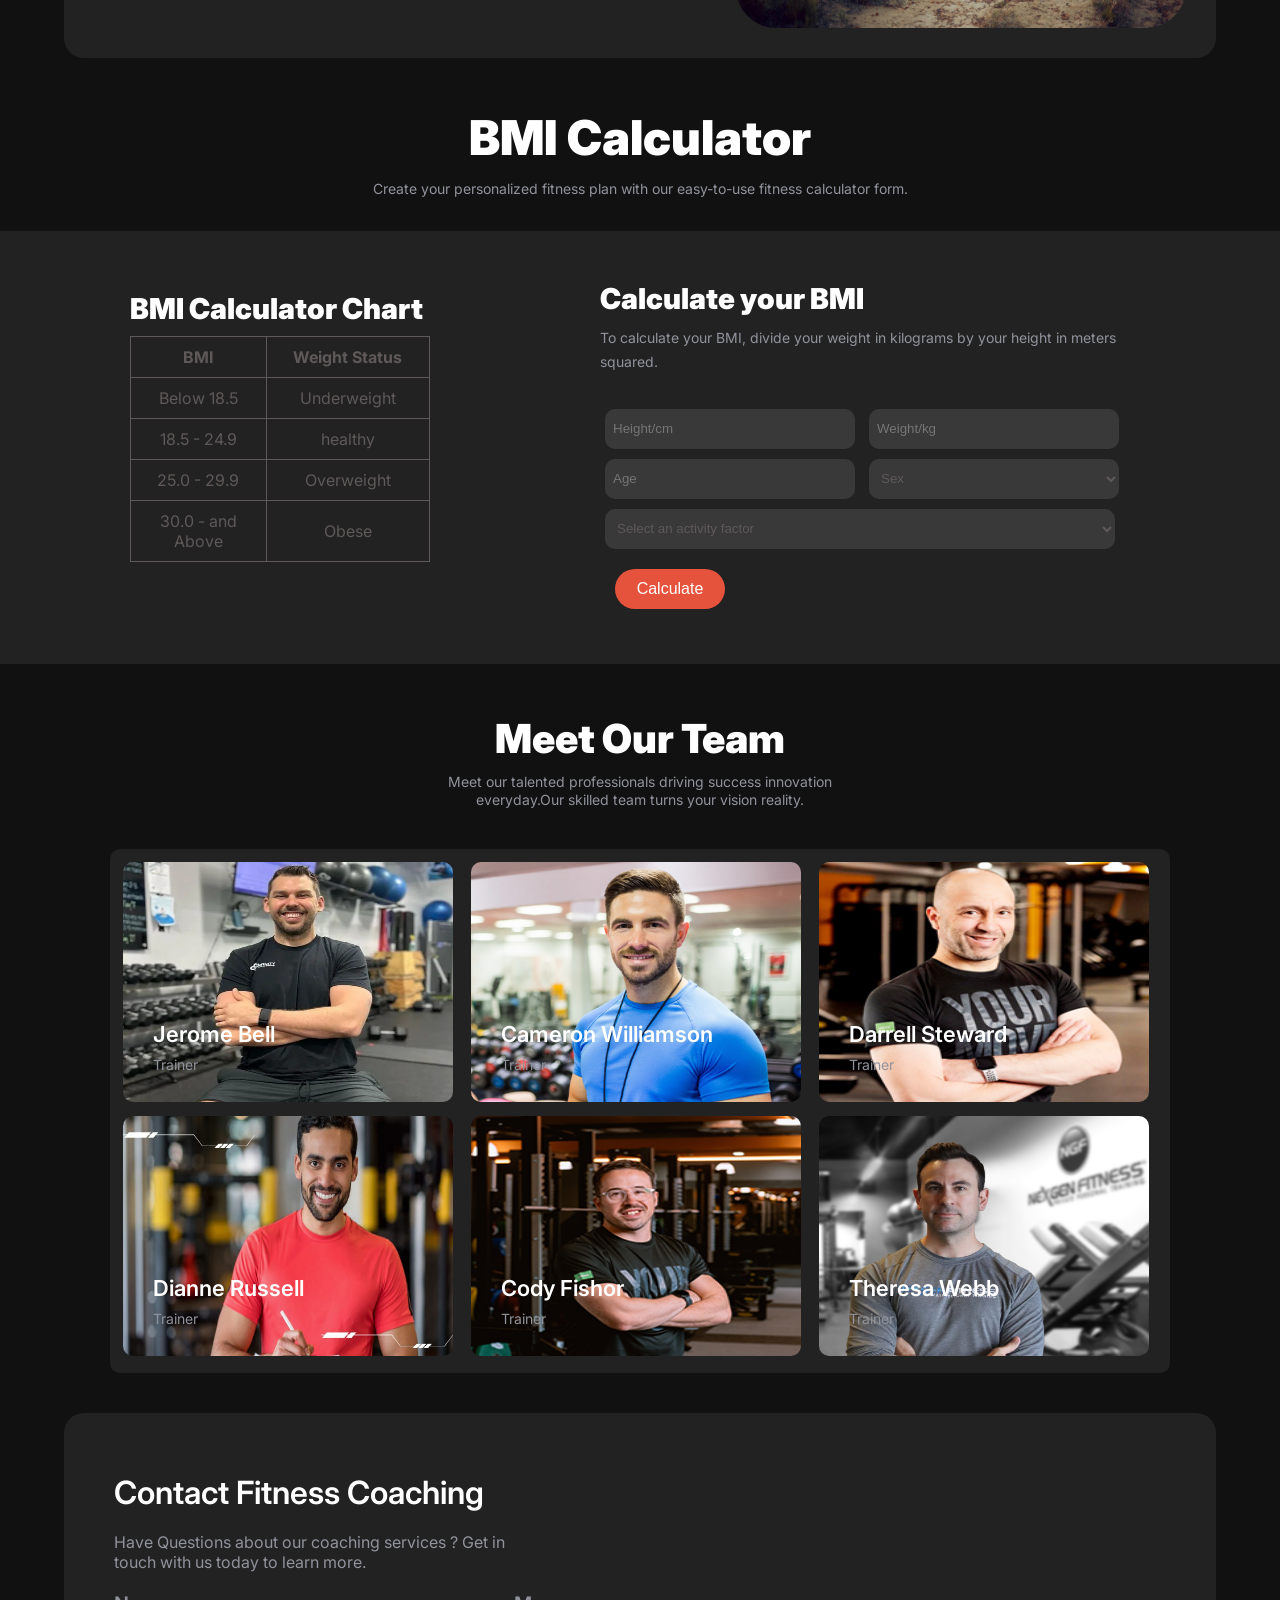
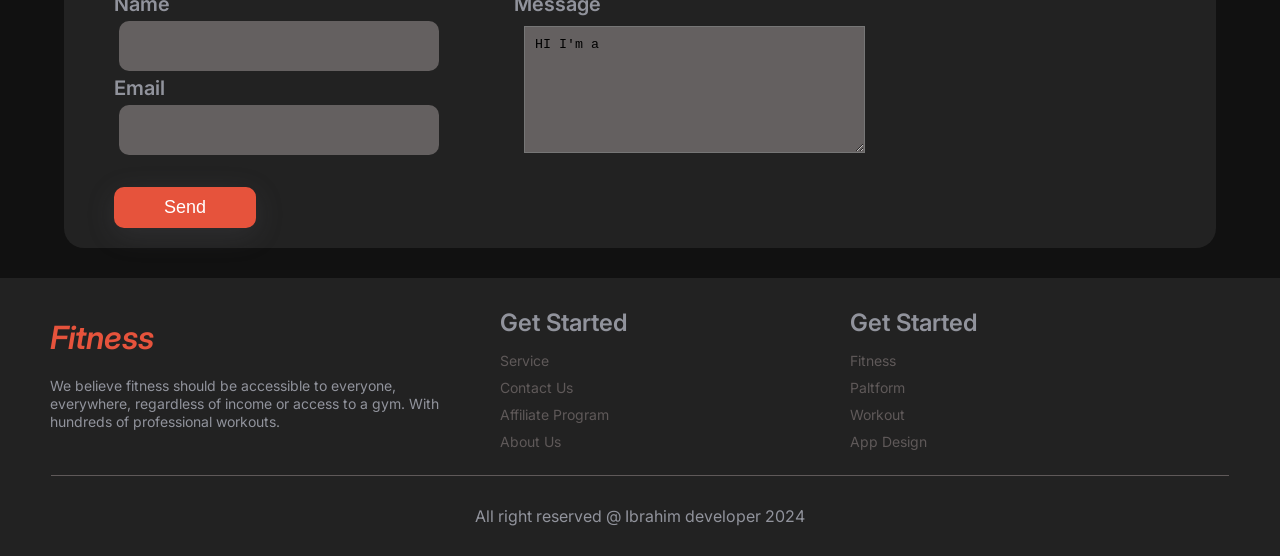
==== commit c1f6a491: "client-message section add" ====
--- a/index.html
+++ b/index.html
@@ -257,7 +257,7 @@
 
           <label for="">Message</label>
 
-          <textarea name="Comment" id="Comment" cols="40" rows="7">HI I'm a</textarea>
+          <textarea name="Comment" id="Comment" cols="38" rows="7">HI I'm a</textarea>
         </div>
       </div>
       <br>
--- a/style.css
+++ b/style.css
@@ -514,7 +514,7 @@
   padding: 20px 0 0 50px;
 }
 .client-message-box input {
-  width: 340px;
+  width: 320px;
   height: 50px;
   padding: 20px;
   background-color: #646060;
@@ -588,7 +588,7 @@
   font-weight: 600;
   padding: 10px 0;
 }
-.footer-service a {
+.footer-part a {
   color: #5f5959;
   font-size: 14px;
   padding: 5px 0;
